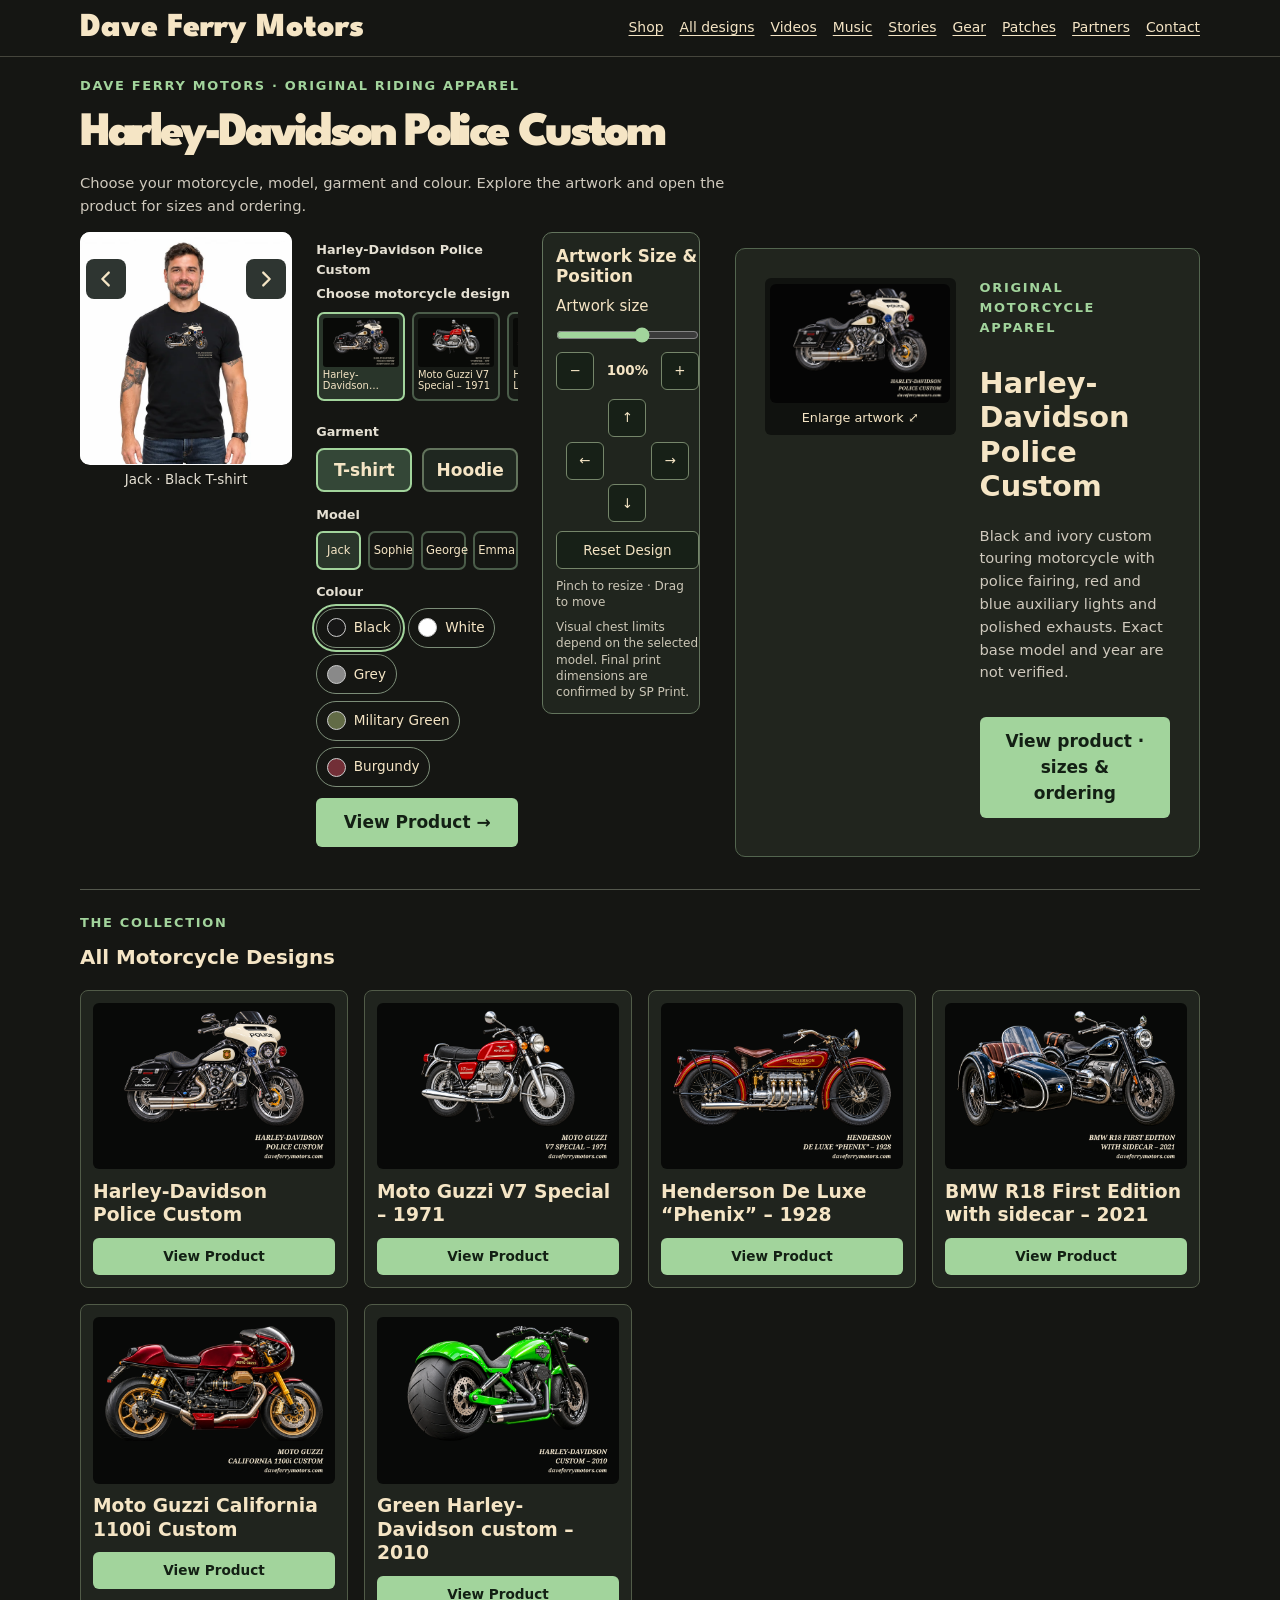
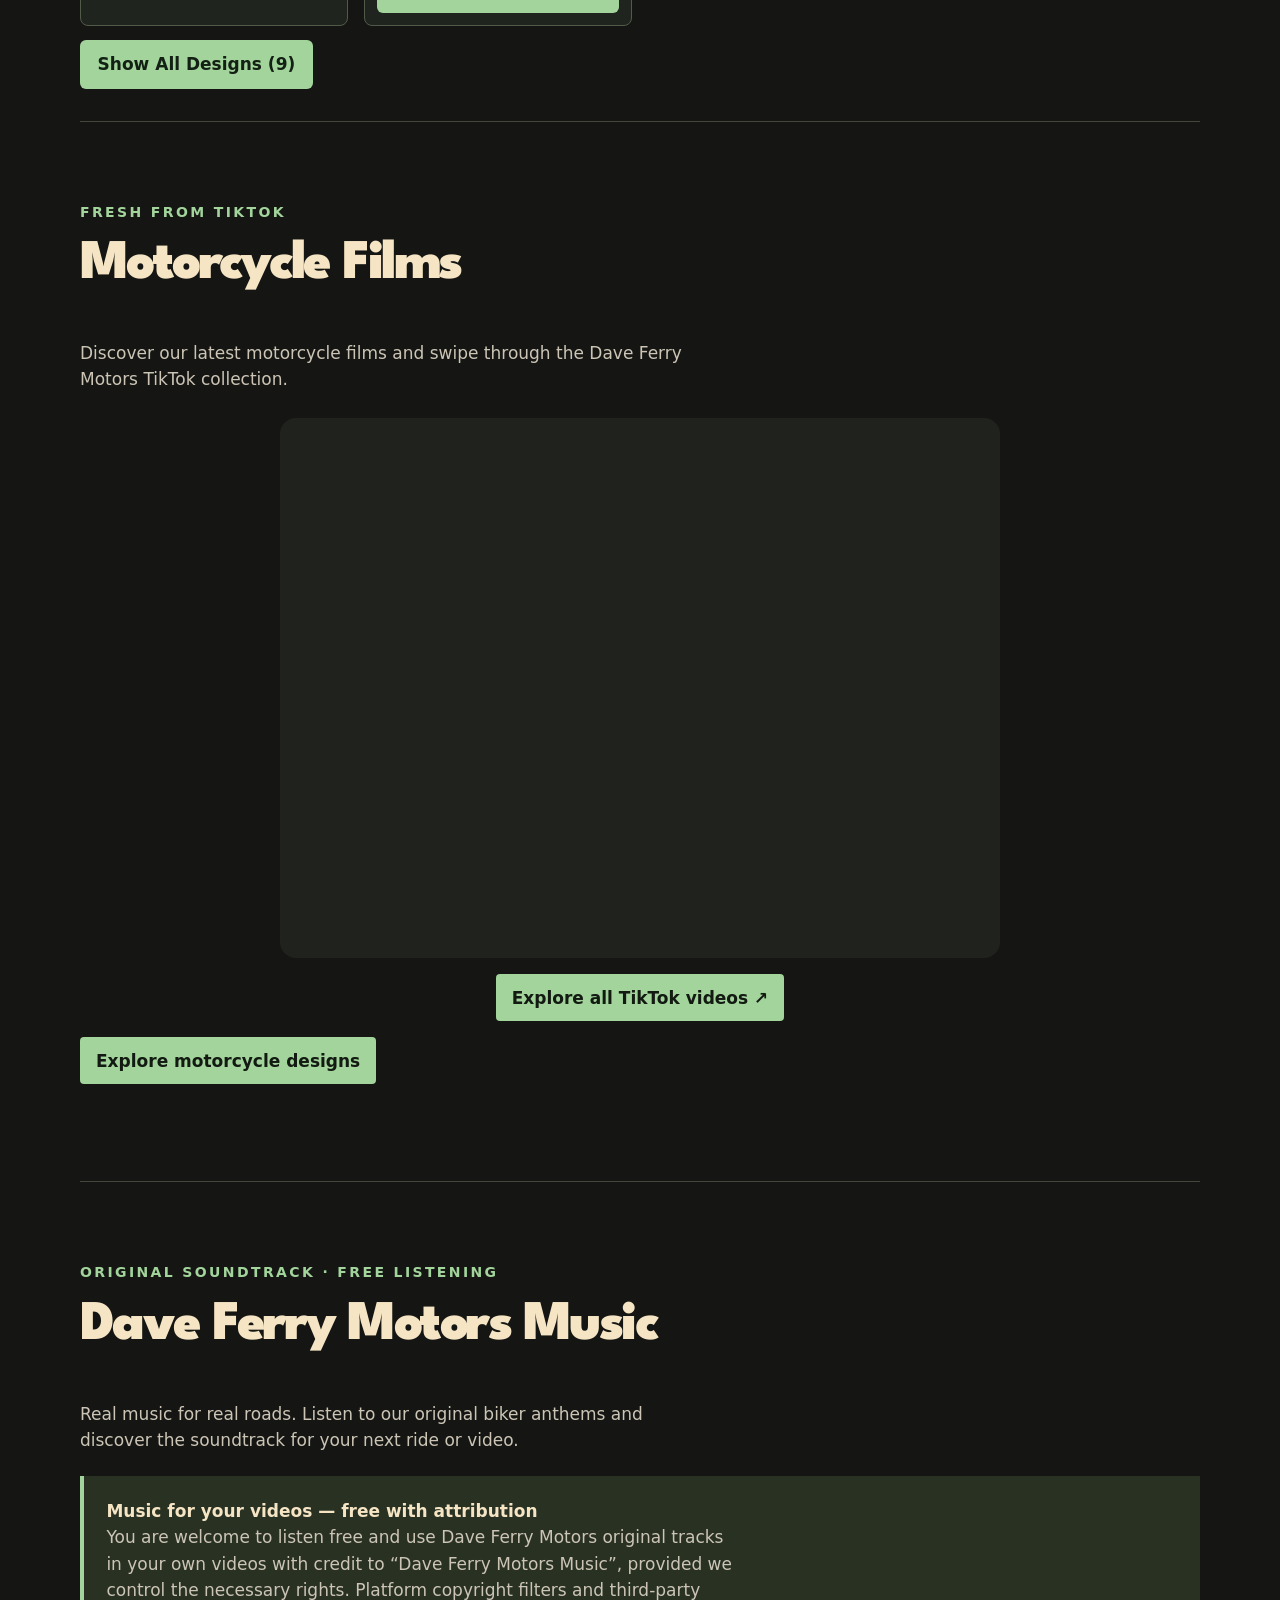
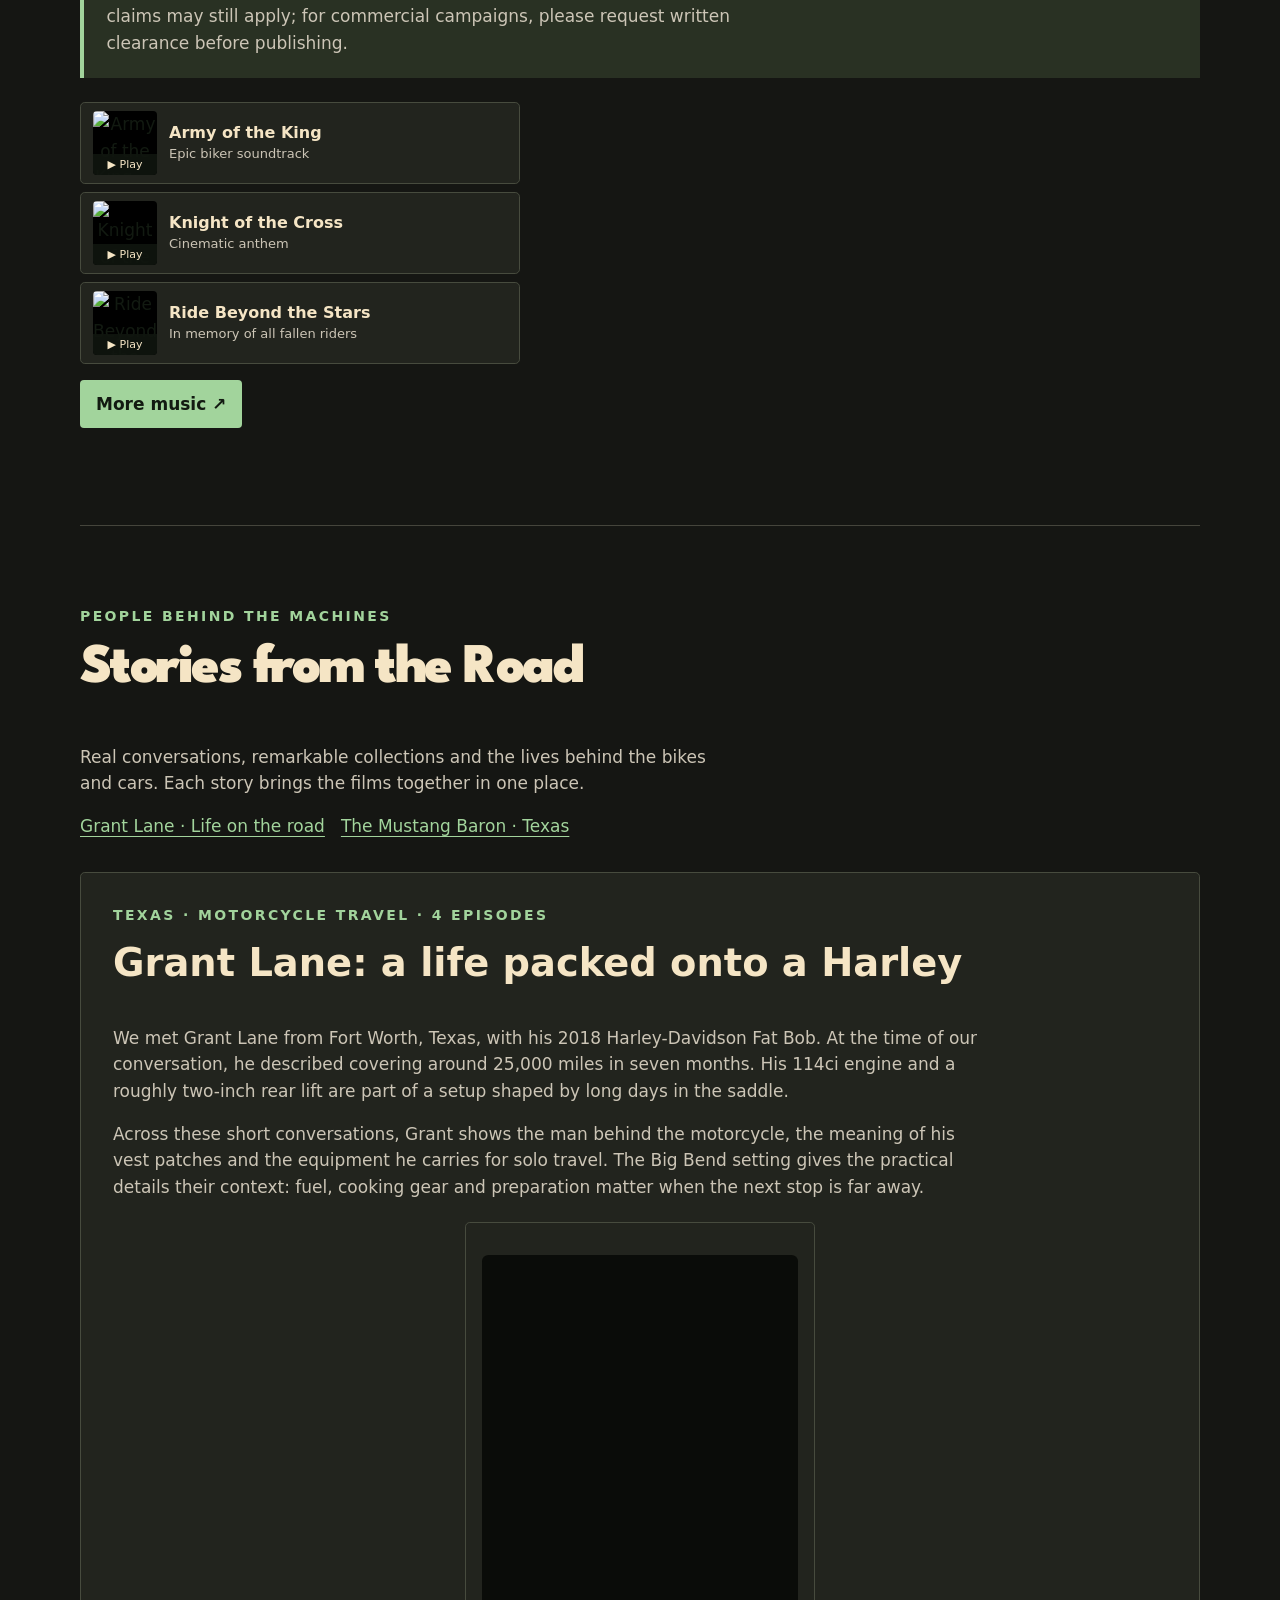
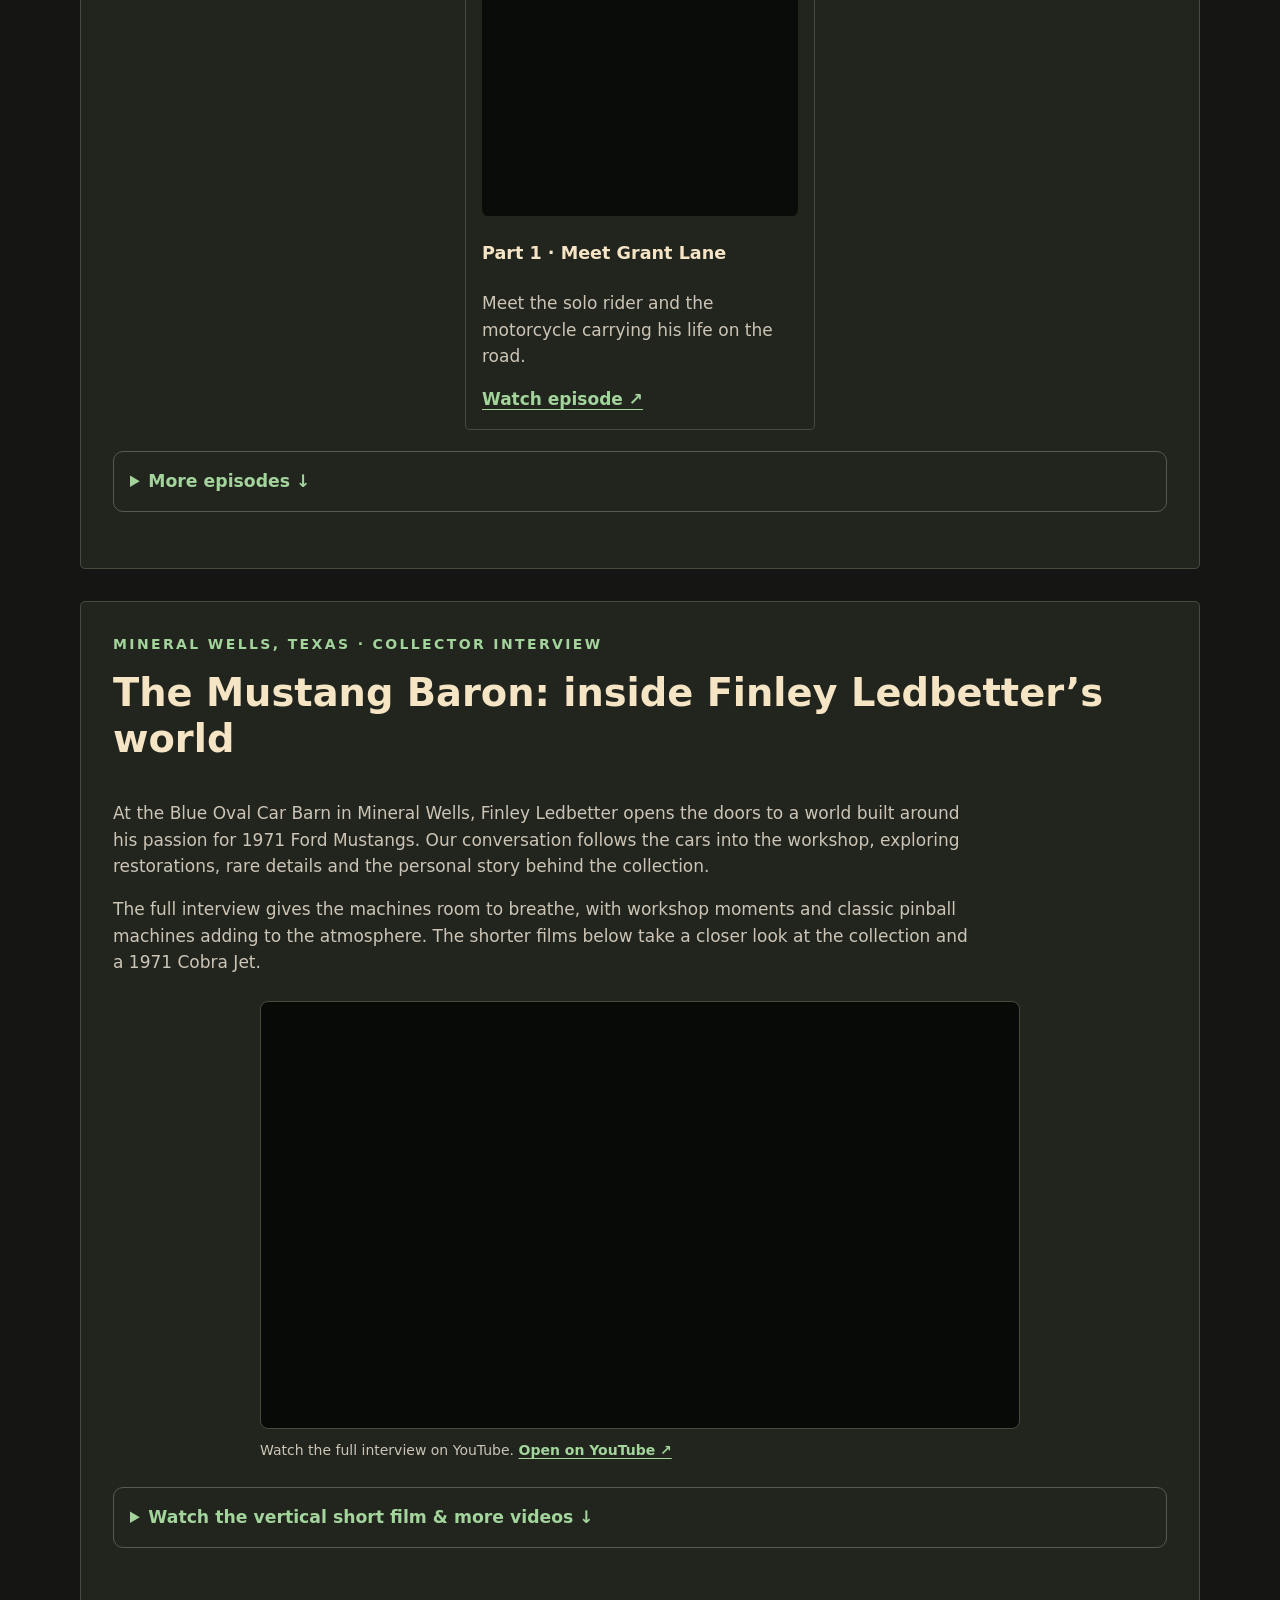
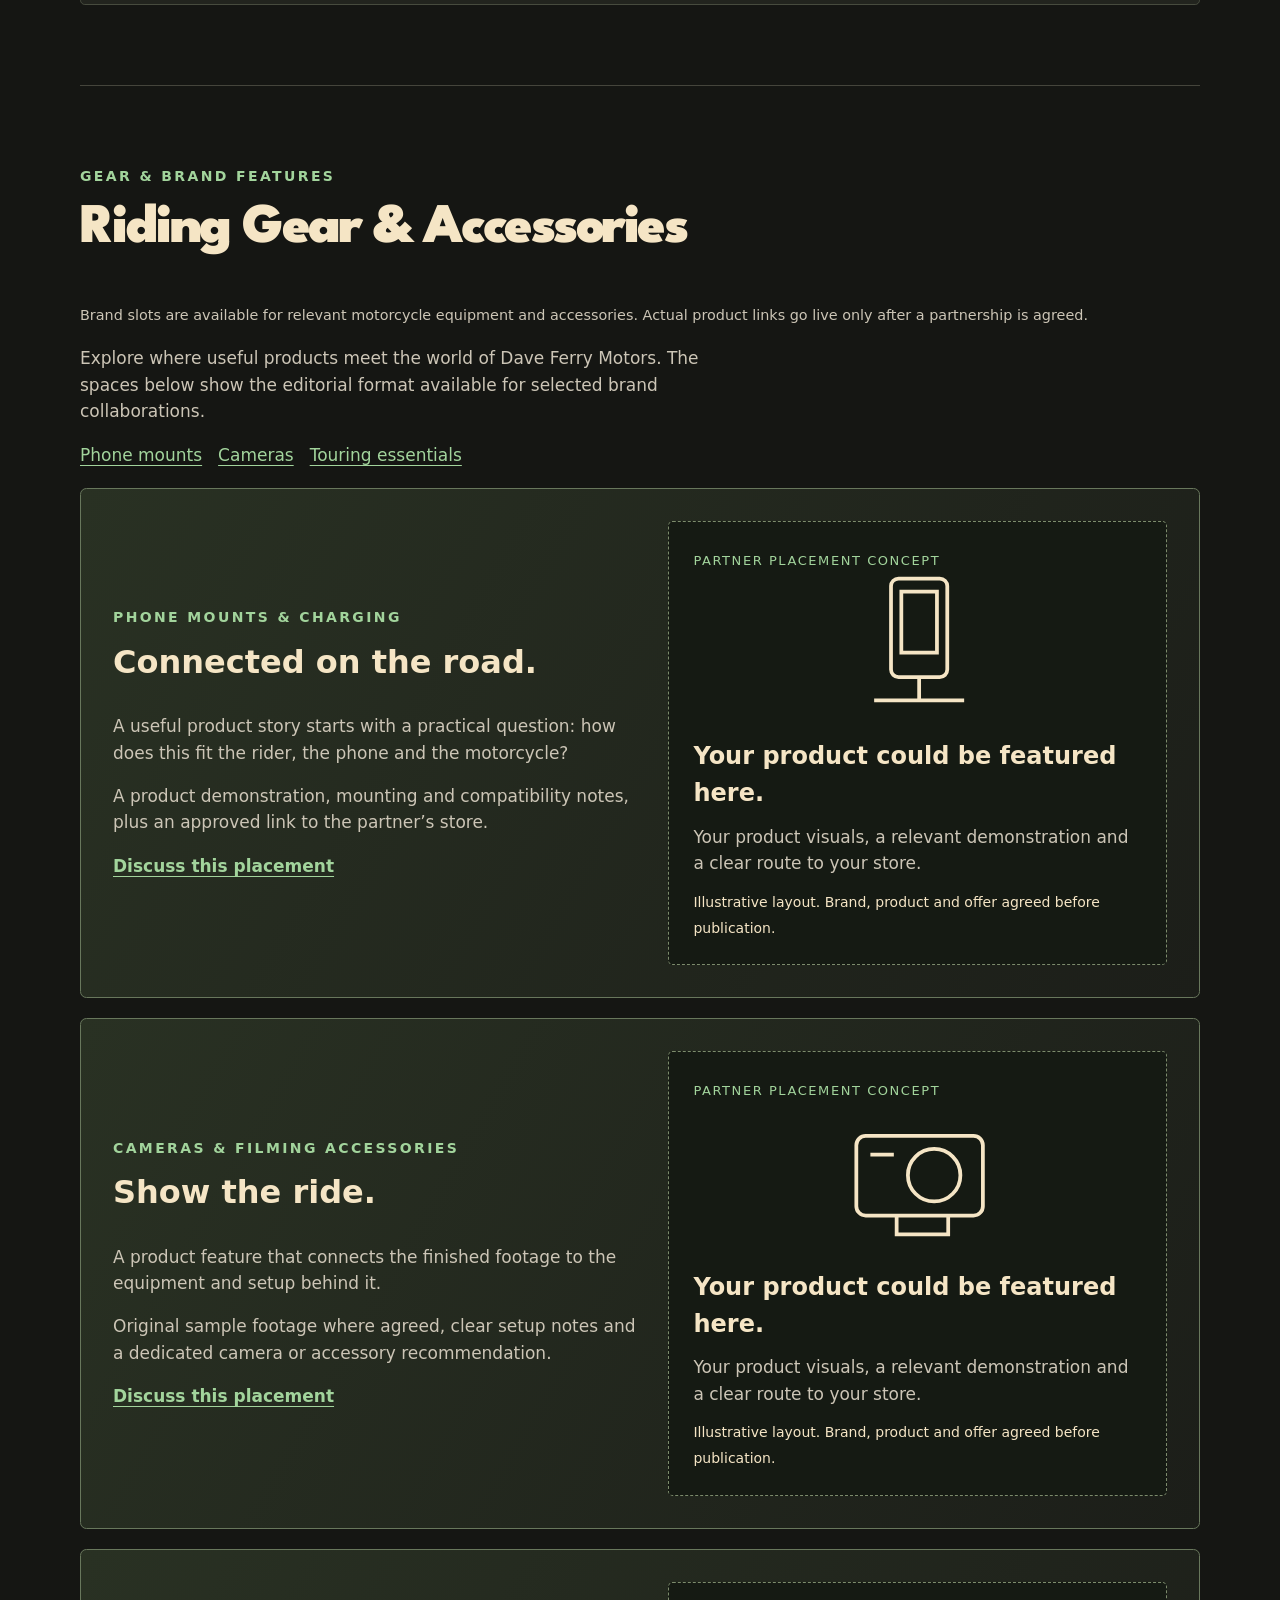
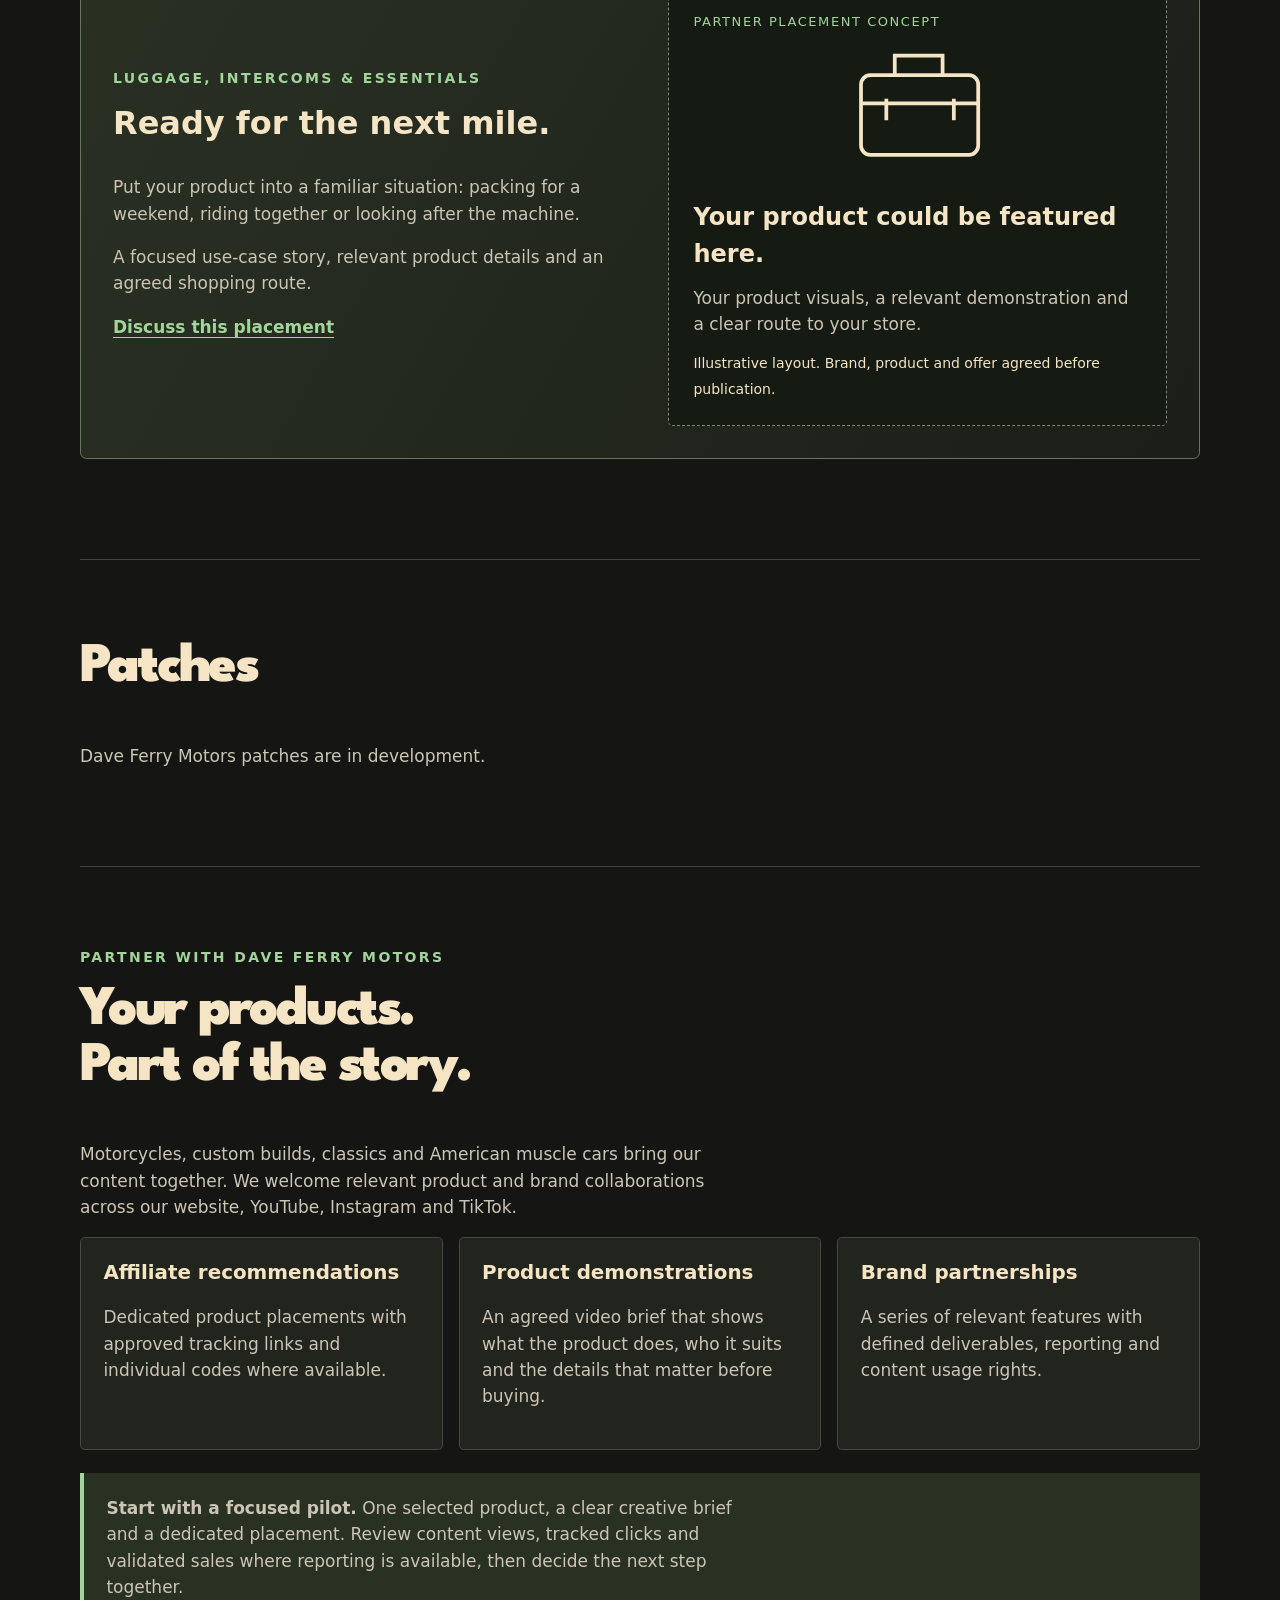
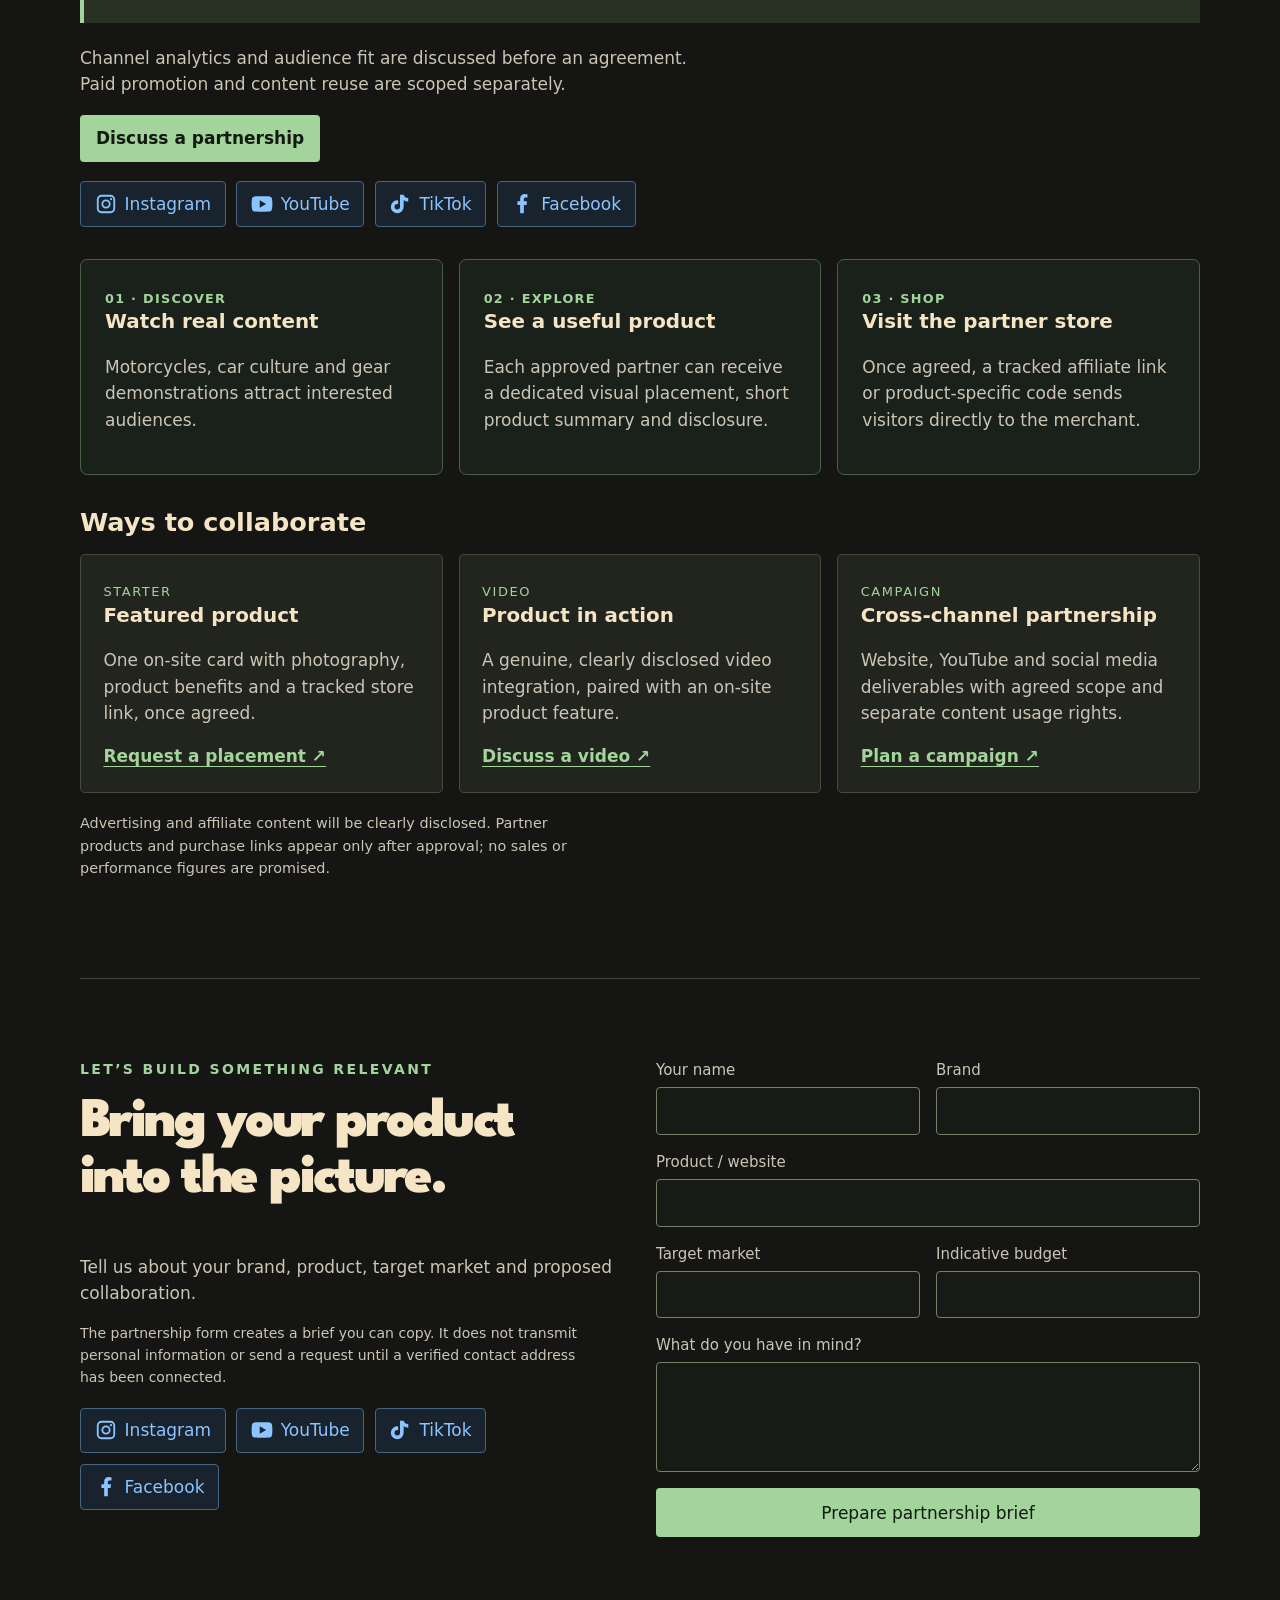
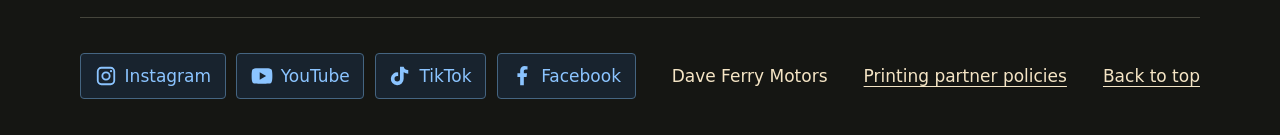
==== index.html @ 5bd7c123 "Build v4 bounded artwork gestures, responsive editor, shared configuration and browser QA" ====
<!DOCTYPE html>

<html lang="en">
<head>
<meta charset="utf-8"/>
<meta content="width=device-width, initial-scale=1" name="viewport"/>
<meta content="Motorcycle and classic car films, stories, original music and riding apparel from Dave Ferry Motors." name="description"/>
<title>Dave Ferry Motors | Motorcycle T-shirts &amp; Hoodies</title><link rel="canonical" href="https://daveferrymotors.com/"><meta property="og:title" content="Dave Ferry Motors | Motorcycle Apparel">
<link href="https://fonts.googleapis.com/css2?family=League+Spartan:wght@800;900&amp;display=swap" rel="stylesheet"/>
<style>
:root{color-scheme:dark;--ink:#151613;--panel:#22241e;--cream:#f5e5c5;--muted:#ccc5b6;--green:#a2d49c}
*{box-sizing:border-box}
body{margin:0;background:var(--ink);color:var(--cream);font-family:system-ui,sans-serif;line-height:1.55}
a{color:inherit;text-underline-offset:.23em}
a:focus-visible{outline:2px solid var(--green);outline-offset:5px}
.wrap{width:min(100% - 2.5rem,70rem);margin-inline:auto}
header .wrap,footer .wrap{display:flex;align-items:center;justify-content:space-between;gap:1rem;flex-wrap:wrap;padding-block:1rem}
.brand{font-weight:850;text-decoration:none}
nav{display:flex;gap:.7rem 1.3rem;flex-wrap:wrap}
nav a{font-size:.9rem}
.hero{min-height:clamp(28rem,51vw,44rem);display:grid;align-items:center;background:#22241e;position:relative;isolation:isolate;overflow:hidden}
.hero img,.hero::after{position:absolute;inset:0;width:100%;height:100%;z-index:-1}
.hero img{object-fit:cover;object-position:65% center}
.hero::after{content:"";background:linear-gradient(90deg,#121310f5 0%,#121310c7 27%,transparent 70%)}
.hero .wrap{padding-block:3rem}
h1,h2,h3,p{margin-top:0}
h1{max-width:8ch;font-size:clamp(3.5rem,9vw,8rem);line-height:.86;letter-spacing:-.07em;margin-bottom:1.4rem}
h2{font-size:clamp(2rem,5vw,3.5rem);line-height:1;letter-spacing:-.045em}
h3{line-height:1.2}
p{color:var(--muted);max-width:58ch}
.button{display:inline-block;background:var(--green);color:#121a11;padding:.65rem 1rem;font-weight:750;text-decoration:none;border-radius:.25rem}
section.wrap{padding-block:clamp(2.5rem,7vw,5rem);border-bottom:1px solid #45453c}
.grid{display:grid;grid-template-columns:repeat(auto-fit,minmax(min(100%,18rem),1fr));gap:1rem}
article{background:var(--panel);border:1px solid #474b3e;padding:1.4rem;border-radius:.3rem}
article a,.text-link{color:var(--green);font-weight:700}
@media(max-width:600px){.hero{min-height:33rem;align-items:end}.hero img{object-position:72% center}.hero::after{background:linear-gradient(0deg,#121310 0%,#121310a0 42%,transparent 78%)}.hero .wrap{padding-bottom:1.6rem}}
.brand,h1,h2{font-family:"League Spartan",system-ui,sans-serif;font-weight:900}
.hero .button{margin:0 .5rem .5rem 0}
.product{padding:0;overflow:hidden}
.product img{width:100%;height:auto;display:block;background:#b0a69a}
.product h3{margin:.85rem 1rem}
.product details{padding:0 1rem 1rem}
summary{cursor:pointer;color:var(--green);font-weight:700}
.product label{display:block;margin-top:.75rem}
.product select{background:var(--ink);color:var(--cream);font:inherit;padding:.35rem .65rem;border:1px solid var(--muted);border-radius:.25rem}
.product small{display:block;margin-top:.65rem;color:var(--muted)}

html{scroll-behavior:smooth;scroll-padding-top:2rem}body{font-size:17px}header{border-bottom:1px solid #45453c}.secondary{background:var(--cream);color:var(--ink)}.eyebrow{text-transform:uppercase;letter-spacing:.17em;color:var(--green);font-size:14px;font-weight:750}.social{display:flex;gap:.65rem;flex-wrap:wrap;margin:1.2rem 0}.social a,.social button{display:inline-flex;gap:.5rem;align-items:center;color:#8bc4ff;background:#18232e;border:1px solid #456581;padding:.55rem .85rem;border-radius:.25rem;font:inherit;cursor:pointer;text-decoration:none}.social svg{width:22px;height:22px;fill:currentColor}.partner-strip{display:grid;grid-template-columns:1.05fr 1fr;gap:2rem;align-items:center;padding:2rem;margin:1.25rem 0;background:linear-gradient(120deg,#293123,#1c1e19);border:1px solid #68775c;border-radius:.4rem;scroll-margin-top:2rem}.partner-strip:target{outline:3px solid var(--green);outline-offset:5px}.partner-strip h3{font-size:2rem}.placement{padding:1.5rem;border:1px dashed #7c8b6c;border-radius:.3rem;background:#151a13}.placement svg{display:block;width:100%;height:150px;stroke:var(--cream);fill:none;stroke-width:4;margin-bottom:1rem}.placement strong{display:block;font-size:1.5rem;color:var(--cream)}.placement p{margin:.7rem 0}.small{font-size:14px}.tag{font-size:13px;letter-spacing:.12em;color:var(--green);text-transform:uppercase}.split{display:grid;grid-template-columns:1fr 1fr;gap:2rem}.callout{padding:1.4rem;border-left:4px solid var(--green);background:#293123;margin:1.4rem 0}.callout p{margin:0}.jump-links{display:flex;gap:1rem;flex-wrap:wrap;margin:1rem 0}.jump-links a{color:var(--green)}form{display:grid;gap:1rem}label{color:var(--muted);font-size:15px}input,textarea{display:block;width:100%;padding:.7rem;margin-top:.3rem;background:#171a15;color:var(--cream);border:1px solid #748067;border-radius:.25rem;font:inherit}textarea{min-height:110px}.formrow{display:grid;grid-template-columns:1fr 1fr;gap:1rem}button{padding:.7rem 1rem;font:inherit;cursor:pointer;background:var(--green);color:#121a11;border:0;border-radius:.25rem}button:focus-visible,input:focus-visible,textarea:focus-visible{outline:2px solid var(--green);outline-offset:4px}#briefOutput{white-space:pre-wrap;overflow-wrap:anywhere;background:var(--ink);padding:1rem;font-size:15px}dialog{background:var(--panel);color:var(--cream);border:1px solid var(--green);border-radius:.4rem;max-width:480px;padding:2rem}dialog::backdrop{background:#000a}@media(max-width:700px){.partner-strip,.split,.formrow{grid-template-columns:1fr}.partner-strip{padding:1.25rem}.hero .social{max-width:330px}.hero{min-height:39rem}.hero img{object-position:65% center}}

/* Cream perimeter with a fine forest-green line slightly inside the edge. */
.inset-lettering{position:relative;color:var(--cream);-webkit-text-stroke:4px var(--cream);paint-order:stroke fill}
.inset-lettering .inset-line{position:absolute;inset:0;color:var(--cream);-webkit-text-stroke:1px #24482b;paint-order:fill stroke;pointer-events:none;user-select:none}
.brand.inset-lettering{display:inline-block;-webkit-text-stroke:1.8px var(--cream)}
.brand.inset-lettering .inset-line{-webkit-text-stroke:.55px #24482b}
@media(max-width:600px){h1.inset-lettering{-webkit-text-stroke:3px var(--cream)}h1.inset-lettering .inset-line{-webkit-text-stroke:.8px #24482b}}
</style>
<style>
.feature-video{aspect-ratio:16/9;overflow:hidden;border:1px solid #474b3e;border-radius:.5rem;background:#080a08}
.feature-video iframe{width:100%;height:100%;display:block;border:0}
#track-library article{display:flex;flex-direction:column}
#track-library article a{margin-top:auto}
#music .callout{margin-bottom:1.5rem}
</style><style>
.revenue-flow{display:grid;grid-template-columns:repeat(3,minmax(0,1fr));gap:1rem;margin:2rem 0}
.revenue-flow>div{background:#1a211b;border:1px solid #4b6147;border-radius:.45rem;padding:1.5rem}
.revenue-flow .step{color:#a2d49c;font-size:.8rem;font-weight:800;letter-spacing:.1em;text-transform:uppercase}
.partner-subtitle{font-size:1.6rem;margin:2rem 0 1rem}
.commercial-note,.merchant-note{color:#ccc5b6;font-size:.9rem;margin:1.2rem 0}
.music-channel{margin-top:1rem}
@media(max-width:680px){.revenue-flow{grid-template-columns:1fr}}
</style><meta content="#151613" name="theme-color"/><link href="https://daveferrymotors.com/" rel="canonical"/><style>.design-preview{display:block;width:100%;height:auto;border-radius:.4rem}.portrait-video{width:min(100%,330px);aspect-ratio:9/16;margin:1rem auto;background:#0a0c09;border-radius:.4rem;overflow:hidden}.portrait-video iframe{display:block;width:100%;height:100%;border:0}.track{padding:0;overflow:hidden}.track h3,.track p,.track>a{margin:.8rem 1rem}.track>a{padding-bottom:1rem}.track-cover{display:block;position:relative;padding:0;width:100%;background:#000;border-radius:0}.track-cover img{display:block;width:100%;height:auto;aspect-ratio:1;object-fit:cover}.track-cover span{position:absolute;bottom:1rem;left:1rem;padding:.4rem .8rem;background:#10150fe8;color:var(--cream);border-radius:2rem}.track-cover:hover span{background:#a2d49c;color:#121a11}.road-story{margin-top:2rem;padding:clamp(1rem,3vw,2rem)}.road-story>h3{font-size:clamp(1.6rem,4vw,2.4rem)}.road-story>p{max-width:80ch}.story-episodes{grid-template-columns:repeat(2,minmax(0,1fr))}.story-episodes article{min-width:0}.road-story h4{font-size:1.1rem}#music-player-panel{margin-top:1.5rem}#stop-music{margin-top:1rem}@media(max-width:600px){.story-episodes{grid-template-columns:1fr}}</style><style>
#track-library{display:grid;grid-template-columns:1fr;gap:8px;width:min(100%,440px)}
#track-library article.track{display:grid;grid-template-columns:64px minmax(0,1fr);grid-template-rows:auto auto;column-gap:12px;align-content:center;min-height:80px;padding:8px 12px}
#track-library .track-cover{grid-column:1;grid-row:1/3;width:64px;height:64px;align-self:center;overflow:hidden;border-radius:4px}
#track-library .track-cover img{width:64px;height:64px;object-fit:cover}
#track-library .track-cover span{left:0;bottom:0;width:100%;margin:0;padding:2px;font-size:11px;border-radius:0}
#track-library h3{grid-column:2;margin:0;font-size:16px;align-self:end}
#track-library article.track p{grid-column:2;margin:2px 0 0;font-size:13px}
#track-library article.track>a{display:none}
#latest-design select{background:var(--ink);color:var(--cream);padding:8px;font:inherit;margin:8px}
</style><style>.shirt-only{display:block;overflow:hidden}.product .shirt-only img{width:210%;max-width:none}.size-guide{margin-block:1rem}.size-guide img{display:block;margin-block:1rem}</style><style>
/* Featured shirt followed by three previous designs: always three columns on mobile */
#videos .tiktok-gallery-area{max-width:720px;margin:1.6rem auto 0}
#videos .tiktok-profile-embed{display:block;width:100%;height:540px;max-height:78vh;background:#20221d;border:0;border-radius:16px}
#videos .tiktok-embed-fallback{text-align:center;max-width:none;margin:1rem auto}
#latest-design .previous-shirts{margin-top:2.3rem;border-top:1px solid #474b3e;padding-top:1.5rem}
#latest-design .previous-shirt-grid{display:grid;grid-template-columns:repeat(3,minmax(0,1fr));gap:clamp(.4rem,1.5vw,1rem);margin:1rem 0 1.4rem}
#latest-design .mini-shirt-card{display:block;text-decoration:none;background:#22241e;border:1px solid #474b3e;border-radius:9px;overflow:hidden;min-width:0}
#latest-design .mini-shirt-card img{display:block;width:100%;aspect-ratio:1/1;object-fit:cover;background:#292a25}
#latest-design .mini-shirt-card span{display:block;color:var(--cream);font-weight:750;font-size:clamp(.75rem,1.7vw,1.05rem);line-height:1.25;padding:.55rem .5rem 0;overflow-wrap:anywhere}
#latest-design .mini-shirt-card small{display:block;color:var(--green);font-size:clamp(.67rem,1.3vw,.85rem);padding:.2rem .5rem .6rem}
#latest-design .shirt-archive{margin-top:1.5rem;border:1px solid #474b3e;border-radius:8px;padding:1rem}
#latest-design .shirt-archive>summary{font-size:1.05rem}
#latest-design .archive-products{display:grid;grid-template-columns:repeat(auto-fit,minmax(min(100%,230px),1fr));gap:1rem;margin-top:1.2rem}
#latest-design .archive-products .product img{max-width:100%;height:auto}
@media(max-width:600px){#videos .tiktok-profile-embed{height:490px}#latest-design .mini-shirt-card span{font-size:.72rem}#latest-design .mini-shirt-card small{font-size:.65rem}#latest-design .previous-shirt-grid{gap:.4rem}}
</style><style>
/* Story previews: one visible episode, additional material on request */
#stories .story-lead-video{max-width:350px;margin:1.35rem auto}
#stories .story-lead-video>article{padding:1rem}
#stories .story-more{border:1px solid #555c4e;border-radius:10px;padding:1rem;margin:1rem 0 1.5rem}
#stories .story-more>summary{font-size:1.08rem;color:var(--green);cursor:pointer;font-weight:800;list-style:revert}
#stories .story-more[open]>summary{margin-bottom:1.3rem}
#stories .story-episodes{grid-template-columns:repeat(auto-fit,minmax(min(100%,220px),1fr));margin-top:1rem}
#stories .portrait-spotlight{max-width:350px;margin:1.2rem auto}
#stories .portrait-preview{display:flex;position:relative;flex-direction:column;justify-content:center;min-height:490px;aspect-ratio:9/16;border:1px solid #454b42;border-radius:12px;overflow:hidden;background:#101111;color:#fff;text-decoration:none}
#stories .portrait-preview img{position:absolute;inset:0;width:100%;height:100%;object-fit:cover;filter:brightness(.75)}
#stories .portrait-play{position:relative;z-index:1;align-self:center;display:grid;place-items:center;width:68px;height:68px;background:#d71936;border-radius:50%;font-size:1.65rem;box-shadow:0 8px 24px #0009}
#stories .portrait-caption{position:absolute;z-index:1;bottom:0;left:0;right:0;padding:2rem 1rem 1rem;font-weight:750;background:linear-gradient(transparent,#000d)}
#stories .story-extra{max-width:850px}
#gear .partner-hero{border:1px solid #577056;background:linear-gradient(115deg,#26362a,#1b1f1a);border-radius:14px;padding:clamp(1.3rem,4vw,2.5rem);margin-bottom:2rem}
#gear .partner-hero h2{max-width:20ch}
@media(max-width:600px){#stories .portrait-preview{min-height:0;width:100%}}
</style><style id="df-mustang-clean-video">#mustang-baron .mustang-primary-video{max-width:760px;margin:1.6rem auto}#mustang-baron .mustang-primary-video .feature-video{width:100%;aspect-ratio:16/9}#mustang-baron .mustang-primary-video p{margin:.7rem 0}#mustang-baron .portrait-video{width:min(100%,330px);height:auto;aspect-ratio:9/16;margin:1rem auto}</style>
<style id="df-gallery-v2">
#df-bike-modal .df-gallery-tools{display:grid;gap:.9rem;margin:1rem 0}
#df-bike-modal .df-gallery-nav{display:flex;align-items:center;justify-content:center;gap:1.4rem}
#df-bike-modal .df-gallery-nav button{font-size:1.9rem;min-width:50px;min-height:42px;line-height:1;background:#a2d49c}
#df-bike-modal .df-gallery-nav span{font-size:.9rem;min-width:4rem;text-align:center}
#df-bike-modal .df-color-options{border:1px solid #68775c;border-radius:8px;display:flex;gap:1rem;flex-wrap:wrap;padding:.65rem 1rem}
#df-bike-modal .df-color-options legend{font-size:.85rem;color:#e6ddc9;padding:0 .3rem}
#df-bike-modal .df-color-options label{display:inline-flex;gap:.4rem;align-items:center;cursor:pointer}
#df-bike-modal .df-color-options input{width:auto;margin:0;accent-color:#a2d49c}
#df-color-status{font-size:.84rem;margin:0;max-width:none;color:#d1c9b7}
#df-bike-modal .df-stage{touch-action:pan-y;position:relative}
#df-bike-modal .df-no-white-preview{background:#fff!important;min-height:270px;display:grid;place-items:center}
#df-bike-modal .df-no-white-preview::after{content:attr(data-message);color:#222;display:block;max-width:20rem;text-align:center;font-weight:700;padding:2rem}
#latest-design .df-all-link{display:inline-block;margin-top:1.5rem;background:#a2d49c;color:#142014;padding:.8rem 1.3rem;font-weight:800;text-decoration:none;border-radius:5px}
#latest-design .df-archive{margin-top:1.3rem;border-top:1px solid #51564b;padding-top:1.2rem}
#latest-design .df-archive .df-three{grid-template-columns:repeat(4,minmax(0,1fr))}
@media(max-width:700px){#latest-design .df-archive .df-three{grid-template-columns:repeat(2,minmax(0,1fr))}}
</style><link rel="stylesheet" href="assets/merch-v3.css"/>
<style>/* Shop v3 */
header .wrap{padding-block:.65rem;gap:.45rem 1rem}
header .brand{font-size:clamp(1.25rem,4vw,2.1rem);line-height:1.05}
header nav{gap:.4rem 1rem}header nav a{font-size:.87rem}
#latest-design.dfm3-section{padding-block:1.2rem 2rem}
.dfm3-section .dfm3-feature{margin:.8rem 0 1.6rem}
.dfm3-archive{grid-template-columns:repeat(3,minmax(0,1fr))}
.dfm3-card .dfm3-card-art{display:block;background:#080908;border-radius:6px;overflow:hidden}
.dfm3-card .dfm3-cta{text-decoration:none;display:block}
.dfm3-zoom-trigger{display:block;width:100%;border:0;background:#10120f;color:var(--cream);padding:.35rem;cursor:zoom-in;border-radius:6px;font:inherit}
.dfm3-zoom-trigger .dfm3-art{margin:0;max-height:300px}
.dfm3-zoom-trigger span{font-size:.8rem}
.dfm3-price{font-weight:750;color:var(--cream)}
.dfm3-detail input[type=number]{background:#151713;color:#fff;border:1px solid #74886b;border-radius:6px;padding:.65rem;font:inherit;width:100%}
.dfm3-detail .dfm3-secondary{background:transparent;color:var(--cream);border:1px solid #74886b}
.dfm3-order-info{padding:.5rem 0}
#dfm3-art-zoom{width:min(96vw,1100px);max-width:96vw;max-height:95vh;background:#10120f;color:var(--cream);border:1px solid #63745d;padding:.5rem;border-radius:10px}
#dfm3-art-zoom::backdrop{background:#000d}
.dfm3-zoom-bar{display:flex;align-items:center;gap:.5rem;flex-wrap:wrap;margin-bottom:.5rem}
.dfm3-zoom-bar strong{margin-right:auto}.dfm3-zoom-bar button{background:#263528;color:var(--cream);border:1px solid #63745d;border-radius:5px;padding:.5rem;cursor:pointer}
.dfm3-zoom-scroll{overflow:auto;max-height:76vh;touch-action:pan-x pan-y pinch-zoom}
.dfm3-zoom-scroll img{display:block;width:100%;max-width:none;height:auto}
body[data-product] .dfm3-carousel-btn,body[data-product] .dfm3-design-strip,body[data-product] .dfm3-design-label{display:none}
body[data-product] .dfm3-zoom-trigger .dfm3-art{max-height:420px}
.dfm3-breadcrumb{font-size:.85rem;margin-bottom:.7rem}
@media(min-width:1050px){.dfm3-archive{grid-template-columns:repeat(4,minmax(0,1fr))}}
@media(max-width:600px){header .wrap{width:calc(100% - 1.4rem)}header nav{gap:.3rem .8rem}#latest-design.dfm3-section{padding-block:.8rem 1.4rem}.dfm3-archive{grid-template-columns:repeat(2,minmax(0,1fr));gap:.6rem}.dfm3-card{padding:.5rem}}
</style></head>
<body><svg aria-hidden="true" style="position:absolute;width:0;height:0" xmlns="http://www.w3.org/2000/svg"><symbol id="facebook" viewBox="0 0 24 24"><path d="M14 22v-9h3l.5-4H14V7c0-1.2.4-2 2-2h2V1.4A24 24 0 0 0 15 1c-3 0-5 1.8-5 5v3H7v4h3v9z"></path></symbol><symbol id="instagram" viewBox="0 0 24 24"><path d="M7 2h10a5 5 0 0 1 5 5v10a5 5 0 0 1-5 5H7a5 5 0 0 1-5-5V7a5 5 0 0 1 5-5zm0 2a3 3 0 0 0-3 3v10a3 3 0 0 0 3 3h10a3 3 0 0 0 3-3V7a3 3 0 0 0-3-3H7zm5 3a5 5 0 1 1 0 10 5 5 0 0 1 0-10zm0 2a3 3 0 1 0 0 6 3 3 0 0 0 0-6zm5.5-3.5a1.25 1.25 0 1 1 0 2.5 1.25 1.25 0 0 1 0-2.5z"></path></symbol><symbol id="youtube" viewBox="0 0 24 24"><path d="M23 7s-.2-1.6-.9-2.3C21.2 3.8 20.3 3.8 20 3.7 17.1 3.5 12 3.5 12 3.5s-5.1 0-8 .2c-.3.1-1.2.1-2.1 1C1.2 5.4 1 7 1 7s-.3 1.9-.3 3.8v2.4C.7 15.1 1 17 1 17s.2 1.6.9 2.3c.9.9 2.1.9 2.6 1 1.8.2 7.5.2 7.5.2s5.1 0 8-.2c.3-.1 1.2-.1 2.1-1 .7-.7.9-2.3.9-2.3s.3-1.9.3-3.8v-2.4C23.3 8.9 23 7 23 7zM9.5 16V8l7 4-7 4z"></path></symbol><symbol id="tiktok" viewBox="0 0 24 24"><path d="M16 2h-4v13a3 3 0 1 1-3-3c.4 0 .7 0 1 .2V8.1A7 7 0 1 0 16 15V8a9 9 0 0 0 5 1.5v-4A5 5 0 0 1 16 2z"></path></symbol></svg>
<header><div class="wrap"><a class="brand" href="#top">Dave Ferry Motors</a><nav aria-label="Main navigation"><a href="#latest-design">Shop</a><a href="#all-designs">All designs</a><a href="#videos">Videos</a><a href="#music">Music</a><a href="#stories">Stories</a><a href="#gear">Gear</a><a href="#patches">Patches</a><a href="#partners">Partners</a><a href="#contact">Contact</a></nav></div></header>
<main id="top">


<style>
.new-ride-gallery{display:grid;grid-template-columns:repeat(auto-fit,minmax(min(100%,330px),1fr));gap:1.25rem}
.new-ride-item{background:#20221d;border:1px solid #505548;border-radius:12px;overflow:hidden;padding:1.2rem}
.new-ride-preview{display:grid;grid-template-columns:1fr 1fr;gap:.55rem;align-items:center;background:#141512;padding:12px;border-radius:8px}
.new-ride-tee{position:relative;aspect-ratio:3/4;background:linear-gradient(145deg,#252725,#070807 70%);clip-path:polygon(26% 0,40% 5%,60% 5%,74% 0,100% 18%,88% 37%,77% 33%,79% 100%,21% 100%,23% 33%,12% 37%,0 18%);filter:drop-shadow(0 5px 7px #000)}
.new-ride-tee img{position:absolute;left:23%;width:54%;top:24%;height:37%;object-fit:contain}
.new-ride-art img{width:100%;display:block;border:1px solid #707367;aspect-ratio:4/3;object-fit:contain;background:#10110e}
.new-ride-item h3{margin:1rem 0 .4rem;font-size:1.4rem}
.new-ride-item p{font-size:.95rem}
.new-ride-item details{margin-top:.8rem}
.new-ride-item select{display:block;width:100%;max-width:300px;margin:.3rem 0 .7rem;padding:.65rem;background:#141613;border:1px solid #65715c;color:#f5e5c5;font:inherit}
.new-ride-item label{display:block}
@media(max-width:450px){.new-ride-preview{gap:.2rem;padding:5px}}
</style>

<style id="df-revised-merch">
#latest-design .df-label{color:#a2d49c;text-transform:uppercase;font-weight:800;letter-spacing:.17em;font-size:.76rem}
#latest-design h2{font-size:clamp(2.1rem,5vw,3.8rem);line-height:1.03;margin:.5rem 0 1rem}
#latest-design .df-blurb{max-width:65ch;color:#c6c8bc}
#latest-design .df-showcase{display:grid;grid-template-columns:1fr 1fr;gap:1rem;margin:1.4rem 0}
#latest-design .df-photo{border:1px solid #4b5148;border-radius:9px;overflow:hidden;background:#fff;aspect-ratio:4/5;display:flex;align-items:center;justify-content:center;min-width:0}
#latest-design .df-photo img{display:block;width:100%;height:100%;object-fit:contain}
#latest-design .df-photo.df-shirt{background:#111}
#latest-design .df-photo.df-shirt img{width:100%;height:100%;max-width:100%;object-fit:contain;flex:none;align-self:center}
#latest-design .df-controls{display:flex;align-items:center;gap:1rem;flex-wrap:wrap;margin-bottom:2.4rem}
#latest-design .df-button{background:#a2d49c;color:#142014;padding:.75rem 1.15rem;border:0;border-radius:5px;font-weight:800;cursor:pointer}
#latest-design .df-link-button{background:transparent;color:#f5e5c5;border:1px solid #7f967c}
#latest-design .df-muted{font-size:.86rem;color:#acafa4}
#latest-design .df-previous{padding-top:1.8rem;border-top:1px solid #51564b}
#latest-design .df-three{display:grid;grid-template-columns:repeat(3,minmax(0,1fr));gap:.8rem}
#latest-design .df-item{background:#22241e;border:1px solid #4c5348;border-radius:9px;padding:.7rem;min-width:0}
#latest-design .df-thumb{display:block;width:100%;padding:0;background:#fff;overflow:hidden;border:0;border-radius:5px}
#latest-design .df-thumb img{display:block;width:100%;aspect-ratio:1/1;object-fit:cover}
#latest-design .df-item h3{font-size:clamp(.9rem,1.8vw,1.25rem);margin:.75rem 0 .25rem}
#latest-design .df-item p{font-size:.84rem;line-height:1.4;margin:0 0 .8rem}
#latest-design .df-item .df-button{font-size:.85rem;padding:.5rem .65rem}
#df-bike-modal{width:min(95vw,900px);max-width:900px;max-height:90vh;overflow:auto;padding:clamp(1rem,3vw,2rem);background:#1b1f1a;border:1px solid #72836b;border-radius:11px;color:#f5e5c5}
#df-bike-modal::backdrop{background:#000c}
#df-bike-modal .df-modal-head{display:flex;justify-content:space-between;gap:1rem;align-items:flex-start}
#df-bike-modal h2{font-size:clamp(1.35rem,4vw,2.25rem);margin:0}
#df-bike-modal .df-modal-close{background:transparent;color:white;border:1px solid #7a8b70;padding:.3rem .65rem}
#df-bike-modal .df-stage{background:#f7f5f0;display:grid;place-items:center;border-radius:6px;overflow:hidden;margin:1rem 0}
#df-bike-modal .df-stage img{height:min(55vh,530px);width:100%;object-fit:contain}#df-bike-modal .df-stage.df-cropped-stage{width:min(100%,480px);aspect-ratio:3/4;margin:1rem auto;background-size:200% 100%;background-repeat:no-repeat;background-color:#f7f5f0}
#df-bike-modal .df-filmstrip{display:flex;gap:.6rem;overflow-x:auto;margin:1rem 0}
#df-bike-modal .df-pick{flex:0 0 98px;padding:3px;background:#30352b;border:2px solid transparent;border-radius:4px}
#df-bike-modal .df-pick[aria-pressed=true]{border-color:#a2d49c}
#df-bike-modal .df-pick img{width:100%;height:80px;object-fit:cover;display:block}
#df-bike-modal .df-selectors{display:grid;grid-template-columns:1fr 1fr;gap:.75rem}
#df-bike-modal label{font-size:.9rem}
#df-bike-modal select{display:block;background:#10130f;color:white;width:100%;padding:.65rem;border:1px solid #76856c;border-radius:4px;margin-top:.25rem;font:inherit}
#df-bike-modal .df-footnote{margin:1rem 0;font-size:.9rem}
#df-bike-modal a{color:#a2d49c}
@media(max-width:600px){#latest-design .df-showcase{gap:.4rem}#latest-design .df-photo{aspect-ratio:4/5}#latest-design .df-three{gap:.4rem}#latest-design .df-item{padding:.3rem}#latest-design .df-item h3{font-size:.78rem}#latest-design .df-item p{font-size:.67rem}#latest-design .df-item .df-button{font-size:.65rem;padding:.35rem .2rem;width:100%}#df-bike-modal .df-pick{flex-basis:68px}#df-bike-modal .df-pick img{height:55px}}
</style>
<!-- DFM approved shirt collection v3: independent from rest of existing site -->
<style id="dfm-shirts-v3-style">
#latest-design.dfm3-section{padding-block:clamp(2.1rem,5vw,4.5rem);scroll-margin-top:1rem}
.dfm3-section .dfm3-label{text-transform:uppercase;letter-spacing:.13em;color:#a2d49c;font-size:.81rem;font-weight:800}
.dfm3-section h2{font-size:clamp(1.65rem,4.5vw,3rem);margin:.45rem 0 .8rem}
.dfm3-section .dfm3-muted{font-size:.92rem;color:#cfc9bd;max-width:75ch}
.dfm3-feature{display:grid;grid-template-columns:minmax(0,1fr) minmax(250px,.75fr);gap:clamp(1rem,3vw,2.2rem);align-items:start;margin:1.4rem 0 2.5rem}
.dfm3-gallery{min-width:0}
.dfm3-stage{position:relative;max-width:560px;margin-inline:auto;display:flex;justify-content:center;align-items:center;border-radius:10px;background:#fff;overflow:hidden;touch-action:pan-y;user-select:none}
.dfm3-portrait{width:100%;max-width:495px;aspect-ratio:3/4;position:relative;background:#fff;overflow:hidden}
.dfm3-portrait>img.dfm3-base{display:block;width:100%;height:100%;object-fit:contain;object-position:center center}
.dfm3-print{position:absolute;left:50%;top:var(--chest-top);width:var(--chest-width);transform:translateX(-50%);display:flex;align-items:center;flex-direction:column;text-align:center;pointer-events:none}
.dfm3-print img{width:100%;height:auto;max-height:90px;object-fit:contain;filter:contrast(1.08)}
.dfm3-print .dfm3-print-name{font-family:Georgia,serif;font-weight:700;line-height:1.04;font-size:clamp(5px,.65vw,8px);margin-top:0;color:var(--ink-on-shirt)}
.dfm3-print .dfm3-print-domain{font-family:Georgia,serif;font-style:italic;font-size:clamp(4px,.5vw,6px);align-self:flex-end;color:var(--ink-on-shirt)}
.dfm3-carousel-btn{position:absolute;top:46%;z-index:2;border:0;background:#121a15e0;color:white;width:43px;height:48px;border-radius:8px;font-size:2rem;cursor:pointer}
.dfm3-carousel-btn.prev{left:8px}.dfm3-carousel-btn.next{right:8px}
.dfm3-stage-counter{text-align:center;font-size:.88rem;padding:.55rem 0;color:#e5e0d3}
.dfm3-mini-models{display:grid;grid-template-columns:repeat(4,minmax(0,1fr));gap:.45rem;margin:.4rem 0 .75rem}
.dfm3-mini-models button{border:2px solid #4b5d4a;background:#151613;color:#f5e5c5;border-radius:7px;cursor:pointer;padding:.25rem .2rem;font-size:.72rem;line-height:1.25;min-height:48px}
.dfm3-mini-models button[aria-pressed="true"]{border-color:#a2d49c;background:#29352a}
.dfm3-colors{display:flex;gap:.6rem;flex-wrap:wrap;margin:.55rem 0 1.15rem}
.dfm3-color{display:inline-flex;align-items:center;gap:.5rem;border:1px solid #7c8d78;background:#151613;color:#f5e5c5;border-radius:30px;padding:.5rem .7rem;cursor:pointer;font:inherit;font-size:.85rem}
.dfm3-color[aria-pressed="true"]{outline:2px solid #a2d49c;outline-offset:2px}
.dfm3-swatch{width:19px;height:19px;border:1px solid #ccc;border-radius:50%;display:inline-block}
.dfm3-detail{background:#21251e;border:1px solid #53654f;border-radius:10px;padding:clamp(1.1rem,3vw,1.8rem)}
.dfm3-detail .dfm3-art{display:block;width:100%;height:auto;max-height:210px;object-fit:contain;background:#050505;margin-bottom:1rem;border-radius:6px}
.dfm3-detail h3{font-size:clamp(1.2rem,2.4vw,1.8rem);margin:.4rem 0 .8rem}
.dfm3-detail .dfm3-size-label{display:block;font-weight:700;font-size:.9rem;margin:.65rem 0 .25rem}
.dfm3-detail select{background:#151713;color:#fff;border:1px solid #74886b;border-radius:6px;padding:.65rem;font:inherit;width:100%}
.dfm3-section .dfm3-cta{display:inline-block;border:0;border-radius:6px;background:#a2d49c;color:#132014;padding:.7rem 1.1rem;cursor:pointer;font:inherit;font-weight:800;text-decoration:none;text-align:center}
.dfm3-detail .dfm3-cta{width:100%;margin:.6rem 0}
.dfm3-foot{font-size:.77rem;color:#d3d1cb;line-height:1.35;max-width:none}
.dfm3-subhead{border-top:1px solid #54584d;padding-top:1.4rem;margin-top:2rem}
.dfm3-previous{display:grid;grid-template-columns:repeat(3,minmax(0,1fr));gap:1rem;margin-top:.8rem}
.dfm3-card{border:1px solid #515b48;border-radius:8px;background:#20241e;padding:.75rem;min-width:0}
.dfm3-card>button{display:block;width:100%;padding:0;border:0;background:#000;cursor:pointer;border-radius:6px;overflow:hidden}
.dfm3-card img{display:block;width:100%;height:auto;aspect-ratio:1.45;object-fit:contain}
.dfm3-card h3{font-size:clamp(.9rem,1.7vw,1.17rem);margin:.65rem 0 .7rem;line-height:1.25}
.dfm3-card .dfm3-cta{width:100%;font-size:.85rem;padding:.5rem}
.dfm3-archive{display:grid;grid-template-columns:repeat(3,minmax(0,1fr));gap:1rem;margin:.9rem 0}
.dfm3-archive details{grid-column:1/-1}.dfm3-archive summary{cursor:pointer}
#dfm3-modal{border:1px solid #788a73;border-radius:12px;background:#1b1e19;color:#f5e5c5;max-height:93vh;overflow:auto;width:min(95vw,800px);padding:clamp(1rem,3vw,1.6rem)}
#dfm3-modal::backdrop{background:#000c}
#dfm3-modal .dfm3-modal-header{display:flex;justify-content:space-between;gap:1rem;align-items:center}
#dfm3-modal .dfm3-close{border:1px solid #788a73;background:#272d23;color:white;font-size:1.45rem;padding:.3rem .65rem;cursor:pointer;border-radius:5px}
#dfm3-modal .dfm3-modal-grid{display:grid;grid-template-columns:minmax(0,1fr) minmax(0,.8fr);gap:1.2rem;margin-top:1rem}
#dfm3-modal .dfm3-stage{max-width:500px}#dfm3-modal .dfm3-detail{padding:1rem}
#dfm3-modal .dfm3-gallery{min-width:0}
@media(max-width:750px){.dfm3-feature{grid-template-columns:1fr}.dfm3-previous{gap:.7rem}.dfm3-card{padding:.45rem}#dfm3-modal .dfm3-modal-grid{grid-template-columns:1fr}.dfm3-detail .dfm3-art{max-height:165px}}
@media(max-width:500px){.dfm3-previous{grid-template-columns:1fr}.dfm3-archive{grid-template-columns:repeat(2,minmax(0,1fr));gap:.6rem}.dfm3-mini-models button{font-size:.67rem}.dfm3-print img{max-height:58px}.dfm3-print .dfm3-print-name{font-size:6px}.dfm3-print .dfm3-print-domain{font-size:5px}}
@media(prefers-reduced-motion:reduce){.dfm3-section *{scroll-behavior:auto}}
</style>
<section class="wrap dfm3-section" id="latest-design" aria-labelledby="latest-design-title">
<span id="shirts"></span><p class="dfm3-label">Dave Ferry Motors · Original riding apparel</p><h1 id="latest-design-title" style="font-size:clamp(1.65rem,4.5vw,3rem);max-width:none;line-height:1.04;margin:.45rem 0 .8rem">Latest motorcycle design</h1>
<p class="dfm3-muted">Choose your motorcycle, model, garment and colour. Explore the artwork and open the product for sizes and ordering.</p>
<div class="dfm3-feature"><div id="dfm3-feature-gallery" class="dfm3-gallery"></div><div id="dfm3-feature-detail" class="dfm3-detail"></div></div>
<div class="dfm3-subhead" id="all-designs"><p class="dfm3-label">The collection</p><h3>All Motorcycle Designs</h3><div id="dfm3-archive" class="dfm3-archive"></div><button type="button" class="dfm3-cta" id="dfm3-show-all" aria-controls="dfm3-archive" aria-expanded="false">Show All Designs</button></div>
</section>

<style id="dfm-apparel-2026">
.dfm3-garments{display:flex;gap:.6rem;margin:.6rem 0 1rem}
.dfm3-garments button{flex:1;background:#1f2720;border:2px solid #62735c;border-radius:8px;color:#f5e5c5;font:inherit;font-weight:750;padding:.65rem;cursor:pointer}
.dfm3-garments button[aria-pressed="true"]{border-color:#a2d49c;background:#344737}
.dfm3-portrait .dfm3-base{object-fit:contain}
.dfm3-portrait .dfm3-print{z-index:1}
.dfm3-portrait .dfm3-print img{filter:none}

.dfm3-stage,#dfm3-modal .dfm3-stage{width:min(100%,390px);background:#fff}
.dfm3-portrait{width:100%;max-width:none;aspect-ratio:596/653}
.dfm3-portrait>img.dfm3-base{object-fit:fill}
.dfm3-portrait .dfm3-print{left:var(--chest-left,50%);top:var(--chest-top);width:var(--chest-width)}
.dfm3-portrait .dfm3-print img{width:100%;max-height:none;aspect-ratio:auto}
.dfm3-portrait .dfm3-print-name{font-size:clamp(5px,.7vw,8px);align-self:stretch;text-align:right}
.dfm3-portrait .dfm3-print-domain{text-align:right}
.dfm3-portrait [hidden]{display:none!important}
.dfm3-design-label{font-size:.82rem;font-weight:750;margin:.1rem 0 .35rem;color:#e5e0d3}
.dfm3-design-strip{display:flex;gap:.45rem;overflow-x:auto;scroll-snap-type:x proximity;padding:.15rem .1rem .5rem;overscroll-behavior-inline:contain;scrollbar-width:thin}
.dfm3-design-strip button{flex:0 0 88px;min-width:0;scroll-snap-align:start;padding:.25rem;border:2px solid #4b5d4a;border-radius:7px;background:#171a16;color:#f5e5c5;cursor:pointer;text-align:left;font:inherit}
.dfm3-design-strip button[aria-pressed="true"]{border-color:#a2d49c;background:#29352a}
.dfm3-design-strip img{display:block;width:100%;height:49px;object-fit:contain;background:#090a08;border-radius:3px}
.dfm3-design-strip span{display:block;font-size:.62rem;line-height:1.1;overflow:hidden;display:-webkit-box;-webkit-line-clamp:2;-webkit-box-orient:vertical;margin:.2rem 0}
.dfm3-stage-counter{padding:.35rem 0}
.dfm3-garments{margin:.35rem 0 .45rem}.dfm3-garments button{padding:.45rem}
.dfm3-mini-models{margin:.35rem 0 .45rem}.dfm3-mini-models button{min-height:39px}
.dfm3-colors{margin:.35rem 0 .7rem}
@media(max-width:600px){.dfm3-stage,#dfm3-modal .dfm3-stage{width:min(100%,272px)}.dfm3-carousel-btn{width:33px;height:38px;font-size:1.6rem}.dfm3-design-strip button{flex-basis:73px}.dfm3-design-strip img{height:41px}.dfm3-portrait .dfm3-print-name{font-size:5px}.dfm3-portrait .dfm3-print-domain{font-size:4px}}
/* The complete artwork and its labels must fit inside the independently measured rectangle. */
.dfm3-portrait{container-type:inline-size}
.dfm3-portrait .dfm3-print{left:var(--chest-left);top:var(--chest-top);width:var(--chest-width);height:var(--chest-height);transform:none;overflow:hidden;display:flex;flex-direction:column;justify-content:center;align-items:stretch;gap:0;box-sizing:border-box}
.dfm3-portrait .dfm3-print img{flex:0 1 auto;width:100%;height:78%;min-height:0;max-height:78%;object-fit:contain;object-position:center bottom;filter:none;mix-blend-mode:normal}
.dfm3-portrait .dfm3-print-name,.dfm3-portrait .dfm3-print-domain{flex:0 0 auto;display:block;max-width:100%;align-self:stretch;text-align:right;line-height:1.1;overflow-wrap:anywhere}
.dfm3-portrait .dfm3-print-name{font-size:1.15cqw}
.dfm3-portrait .dfm3-print-domain{font-size:.87cqw}
.dfm3-portrait .dfm3-full-print img{height:100%;max-height:100%;object-position:center center;opacity:1;mix-blend-mode:normal;filter:none}
 /* DFM v2: identical, centred controls in the clear margins beside the head. */
 .dfm3-carousel-btn{display:grid;place-items:center;box-sizing:border-box;padding:0;line-height:1;top:20%;transform:translateY(-50%);width:40px;height:40px;border-radius:8px;color:#f5e5c5;z-index:3}
 .dfm3-carousel-btn.prev{left:6px}.dfm3-carousel-btn.next{right:6px}
 .dfm3-carousel-btn svg{display:block;width:22px;height:22px;pointer-events:none}
 .dfm3-carousel-btn:focus-visible{outline:2px solid #a2d49c;outline-offset:2px}
 @media(max-width:600px){.dfm3-carousel-btn{width:34px;height:34px}.dfm3-carousel-btn svg{width:20px;height:20px}}
</style>

<style>/* Shop v3 */
header .wrap{padding-block:.65rem;gap:.45rem 1rem}
header .brand{font-size:clamp(1.25rem,4vw,2.1rem);line-height:1.05}
header nav{gap:.4rem 1rem}header nav a{font-size:.87rem}
#latest-design.dfm3-section{padding-block:1.2rem 2rem}
.dfm3-section .dfm3-feature{margin:.8rem 0 1.6rem}
.dfm3-archive{grid-template-columns:repeat(3,minmax(0,1fr))}
.dfm3-card .dfm3-card-art{display:block;background:#080908;border-radius:6px;overflow:hidden}
.dfm3-card .dfm3-cta{text-decoration:none;display:block}
.dfm3-zoom-trigger{display:block;width:100%;border:0;background:#10120f;color:var(--cream);padding:.35rem;cursor:zoom-in;border-radius:6px;font:inherit}
.dfm3-zoom-trigger .dfm3-art{margin:0;max-height:300px}
.dfm3-zoom-trigger span{font-size:.8rem}
.dfm3-price{font-weight:750;color:var(--cream)}
.dfm3-detail input[type=number]{background:#151713;color:#fff;border:1px solid #74886b;border-radius:6px;padding:.65rem;font:inherit;width:100%}
.dfm3-detail .dfm3-secondary{background:transparent;color:var(--cream);border:1px solid #74886b}
.dfm3-order-info{padding:.5rem 0}
#dfm3-art-zoom{width:min(96vw,1100px);max-width:96vw;max-height:95vh;background:#10120f;color:var(--cream);border:1px solid #63745d;padding:.5rem;border-radius:10px}
#dfm3-art-zoom::backdrop{background:#000d}
.dfm3-zoom-bar{display:flex;align-items:center;gap:.5rem;flex-wrap:wrap;margin-bottom:.5rem}
.dfm3-zoom-bar strong{margin-right:auto}.dfm3-zoom-bar button{background:#263528;color:var(--cream);border:1px solid #63745d;border-radius:5px;padding:.5rem;cursor:pointer}
.dfm3-zoom-scroll{overflow:auto;max-height:76vh;touch-action:pan-x pan-y pinch-zoom}
.dfm3-zoom-scroll img{display:block;width:100%;max-width:none;height:auto}
body[data-product] .dfm3-carousel-btn,body[data-product] .dfm3-design-strip,body[data-product] .dfm3-design-label{display:none}
body[data-product] .dfm3-zoom-trigger .dfm3-art{max-height:420px}
.dfm3-breadcrumb{font-size:.85rem;margin-bottom:.7rem}
@media(min-width:1050px){.dfm3-archive{grid-template-columns:repeat(4,minmax(0,1fr))}}
@media(max-width:600px){header .wrap{width:calc(100% - 1.4rem)}header nav{gap:.3rem .8rem}#latest-design.dfm3-section{padding-block:.8rem 1.4rem}.dfm3-archive{grid-template-columns:repeat(2,minmax(0,1fr));gap:.6rem}.dfm3-card{padding:.5rem}}
/* v3.1: NSU text stays inside the actual print area, even on the narrow Sophie T-shirt. */
.dfm3-portrait .dfm3-nsu-print{padding-inline:0;box-sizing:border-box}
.dfm3-portrait .dfm3-nsu-print img{width:100%;height:78%;max-height:78%;object-fit:contain}
.dfm3-portrait .dfm3-nsu-print .dfm3-print-name,.dfm3-portrait .dfm3-nsu-print .dfm3-print-domain{width:88%;max-width:88%;align-self:center;text-align:right;white-space:nowrap;overflow-wrap:normal;line-height:1.13}
.dfm3-portrait .dfm3-nsu-print .dfm3-print-name{font-size:1.08cqw}
.dfm3-portrait .dfm3-nsu-print .dfm3-print-domain{font-size:.84cqw}
.dfm3-size-guide{border:1px solid #53654f;border-radius:8px;padding:.65rem;margin:.75rem 0;color:var(--cream)}
.dfm3-size-guide summary{cursor:pointer;font-weight:750;margin-bottom:.6rem}
.dfm3-size-table-wrap{overflow-x:auto;margin:.65rem 0 1rem}
.dfm3-size-table{width:100%;border-collapse:collapse;font-size:.81rem;font-variant-numeric:tabular-nums}
.dfm3-size-table caption{text-align:left;font-weight:700;color:var(--cream);padding:.25rem 0 .45rem}
.dfm3-size-table td,.dfm3-size-table th{border-bottom:1px solid #4d594a;padding:.35rem .25rem;text-align:center}
.dfm3-size-table thead th{background:#29352a}
.dfm3-colors{gap:.4rem}.dfm3-color{padding:.45rem .6rem}
</style><script src="/assets/models-v4.js?v=20261127"></script><script src="/assets/dfm-catalog-v3.js?v=40"></script><script src="/assets/dfm-shop-v3.js?v=40"></script>
<section class="wrap" id="videos"><p class="eyebrow">Fresh from TikTok</p><h2>Motorcycle Films</h2><p>Discover our latest motorcycle films and swipe through the Dave Ferry Motors TikTok collection.</p><div class="tiktok-gallery-area"><iframe class="tiktok-profile-embed" title="Dave Ferry Motors TikTok videos" src="https://www.tiktok.com/embed/@dawe.ferry.motors" loading="lazy" allowfullscreen referrerpolicy="strict-origin-when-cross-origin"></iframe><p class="tiktok-embed-fallback"><a class="button" href="https://www.tiktok.com/@dawe.ferry.motors" target="_blank" rel="noopener noreferrer">Explore all TikTok videos ↗</a></p></div><p><a class="button" href="#all-designs">Explore motorcycle designs</a></p></section>
<section aria-labelledby="music-title" class="wrap" id="music">
<p class="eyebrow">Original soundtrack · free listening</p>
<h2 id="music-title">Dave Ferry Motors Music</h2>
<p>Real music for real roads. Listen to our original biker anthems and discover the soundtrack for your next ride or video.</p>
<div class="callout"><strong>Music for your videos — free with attribution</strong><p>You are welcome to listen free and use Dave Ferry Motors original tracks in your own videos with credit to “Dave Ferry Motors Music”, provided we control the necessary rights. Platform copyright filters and third-party claims may still apply; for commercial campaigns, please request written clearance before publishing.</p></div>
<div class="grid" id="track-library"><article class="track"><button class="track-cover" type="button" data-track="5lDKmd8xZNA" aria-label="Play Army of the King"><img src="https://m.media-amazon.com/images/I/5182kCgB7PL._SX354_SY354_BL0_QL100_.jpg" alt="Army of the King — Dave Ferry Motors cover" loading="lazy" width="354" height="354"/><span>▶ Play</span></button><h3>Army of the King</h3><p>Epic biker soundtrack</p><a href="https://www.youtube.com/watch?v=5lDKmd8xZNA" target="_blank" rel="noopener noreferrer">Listen on YouTube ↗</a></article><article class="track"><button class="track-cover" type="button" data-track="6x2FOHpSPuM" aria-label="Play Knight of the Cross"><img src="https://m.media-amazon.com/images/I/51nZ0keml3L._SX354_SY354_BL0_QL100_.jpg" alt="Knight of the Cross — Dave Ferry Motors cover" loading="lazy" width="354" height="354"/><span>▶ Play</span></button><h3>Knight of the Cross</h3><p>Cinematic anthem</p><a href="https://www.youtube.com/watch?v=6x2FOHpSPuM" target="_blank" rel="noopener noreferrer">Listen on YouTube ↗</a></article><article class="track"><button class="track-cover" type="button" data-track="pENxQm77ZRg" aria-label="Play Ride Beyond the Stars"><img src="https://m.media-amazon.com/images/I/51o3G-jGzsL._SX354_SY354_BL0_QL100_.jpg" alt="Ride Beyond the Stars — Dave Ferry Motors cover" loading="lazy" width="354" height="354"/><span>▶ Play</span></button><h3>Ride Beyond the Stars</h3><p>In memory of all fallen riders</p><a href="https://www.youtube.com/watch?v=pENxQm77ZRg" target="_blank" rel="noopener noreferrer">Listen on YouTube ↗</a></article></div><div id="music-player-panel" hidden><h3 id="now-playing" tabindex="-1"></h3><div class="feature-video" id="music-player"></div><button type="button" id="stop-music">Stop music</button><p class="small">If playback is unavailable, use the song’s direct YouTube link.</p></div>
<p class="music-channel"><a class="button" href="https://www.youtube.com/channel/UCFkG0R18Sh66VgZMfCcndfA" target="_blank" rel="noopener noreferrer">More music ↗</a></p></section>
<section class="wrap" id="stories"><p class="eyebrow">People behind the machines</p><h2>Stories from the Road</h2><p>Real conversations, remarkable collections and the lives behind the bikes and cars. Each story brings the films together in one place.</p><div class="jump-links"><a href="#grant-lane">Grant Lane · Life on the road</a><a href="#mustang-baron">The Mustang Baron · Texas</a></div><article class="road-story" id="grant-lane"><p class="eyebrow">Texas · Motorcycle travel · 4 episodes</p><h3>Grant Lane: a life packed onto a Harley</h3><p>We met Grant Lane from Fort Worth, Texas, with his 2018 Harley-Davidson Fat Bob. At the time of our conversation, he described covering around 25,000 miles in seven months. His 114ci engine and a roughly two-inch rear lift are part of a setup shaped by long days in the saddle.</p><p>Across these short conversations, Grant shows the man behind the motorcycle, the meaning of his vest patches and the equipment he carries for solo travel. The Big Bend setting gives the practical details their context: fuel, cooking gear and preparation matter when the next stop is far away.</p><div class="story-lead-video"><article><div class="portrait-video"><iframe src="https://www.youtube-nocookie.com/embed/hq4vD3o0JFk" title="Part 1 · Meet Grant Lane" loading="lazy" allow="fullscreen; encrypted-media; picture-in-picture" allowfullscreen></iframe></div><h4>Part 1 · Meet Grant Lane</h4><p>Meet the solo rider and the motorcycle carrying his life on the road.</p><a href="https://www.youtube.com/shorts/hq4vD3o0JFk" target="_blank" rel="noopener noreferrer">Watch episode ↗</a></article></div><details class="story-more"><summary>More episodes ↓</summary><div class="grid story-episodes"><article><div class="portrait-video"><iframe src="https://www.youtube-nocookie.com/embed/e7pI5_HOLs4" title="Part 2 · The 2018 Fat Bob" loading="lazy" allow="fullscreen; encrypted-media; picture-in-picture" allowfullscreen></iframe></div><h4>Part 2 · The 2018 Fat Bob</h4><p>Grant introduces his Harley-Davidson and the changes behind his travel setup.</p><a href="https://www.youtube.com/shorts/e7pI5_HOLs4" target="_blank" rel="noopener noreferrer">Watch episode ↗</a></article><article><div class="portrait-video"><iframe src="https://www.youtube-nocookie.com/embed/_iMb41gwLoU" title="Part 3 · Every patch has a reason" loading="lazy" allow="fullscreen; encrypted-media; picture-in-picture" allowfullscreen></iframe></div><h4>Part 3 · Every patch has a reason</h4><p>The stories behind the patches on his vest, in Grant’s own words.</p><a href="https://www.youtube.com/shorts/_iMb41gwLoU" target="_blank" rel="noopener noreferrer">Watch episode ↗</a></article><article><div class="portrait-video"><iframe src="https://www.youtube-nocookie.com/embed/bk5AU7aT5po" title="Part 4 · What’s on the bike" loading="lazy" allow="fullscreen; encrypted-media; picture-in-picture" allowfullscreen></iframe></div><h4>Part 4 · What’s on the bike</h4><p>Spare fuel, cooking gear and the practical side of riding solo through Texas.</p><a href="https://www.youtube.com/shorts/bk5AU7aT5po" target="_blank" rel="noopener noreferrer">Watch episode ↗</a></article></div></details></article><article class="road-story" id="mustang-baron"><p class="eyebrow">Mineral Wells, Texas · Collector interview</p><h3>The Mustang Baron: inside Finley Ledbetter’s world</h3><p>At the Blue Oval Car Barn in Mineral Wells, Finley Ledbetter opens the doors to a world built around his passion for 1971 Ford Mustangs. Our conversation follows the cars into the workshop, exploring restorations, rare details and the personal story behind the collection.</p><p>The full interview gives the machines room to breathe, with workshop moments and classic pinball machines adding to the atmosphere. The shorter films below take a closer look at the collection and a 1971 Cobra Jet.</p><div class="mustang-primary-video"><div class="feature-video"><iframe src="https://www.youtube-nocookie.com/embed/MTFROMAZIkg" title="The Mustang Baron — Finley Ledbetter and his 1971 Ford Mustangs | Dave Ferry Motors" loading="lazy" allow="accelerometer; autoplay; encrypted-media; gyroscope; picture-in-picture; web-share" referrerpolicy="strict-origin-when-cross-origin" allowfullscreen></iframe></div><p class="small">Watch the full interview on YouTube. <a href="https://www.youtube.com/watch?v=MTFROMAZIkg" target="_blank" rel="noopener noreferrer">Open on YouTube ↗</a></p></div><details class="story-more"><summary>Watch the vertical short film &amp; more videos ↓</summary><div class="story-extra"><h4>Vertical short film · Inside the collection</h4><div class="portrait-video"><iframe src="https://www.tiktok.com/embed/v2/7593413016411213058" title="Inside Finley Ledbetter’s Mustang collection — vertical TikTok film" loading="lazy" allow="encrypted-media; fullscreen; picture-in-picture" allowfullscreen></iframe></div><p><a href="https://www.tiktok.com/@dawe.ferry.motors/video/7593413016411213058" target="_blank" rel="noopener noreferrer">Open the vertical video on TikTok ↗</a></p><h4>More short films</h4><p><a href="https://www.tiktok.com/@dawe.ferry.motors/video/7592691919931591958" target="_blank" rel="noopener noreferrer">1971 Mustang Cobra Jet · Watch on TikTok ↗</a></p><p><a href="https://www.tiktok.com/@dawe.ferry.motors/video/7593413016411213058" target="_blank" rel="noopener noreferrer">Inside the collection · Watch on TikTok ↗</a></p><p class="small">Explore the collection: <a href="https://1971mustangs.com/about-blue-oval-car-barn/" target="_blank" rel="noopener noreferrer">Blue Oval Car Barn ↗</a></p></div></details></article></section>
<section class="wrap" id="gear"><p class="eyebrow">Gear &amp; brand features</p><h2>Riding Gear &amp; Accessories</h2><div class="merchant-note">Brand slots are available for relevant motorcycle equipment and accessories. Actual product links go live only after a partnership is agreed.</div><p>Explore where useful products meet the world of Dave Ferry Motors. The spaces below show the editorial format available for selected brand collaborations.</p><div class="jump-links"><a href="#partner-phone-mount">Phone mounts</a><a href="#partner-camera">Cameras</a><a href="#partner-touring">Touring essentials</a></div><div class="partner-strip" id="partner-phone-mount"><div><p class="eyebrow">Phone mounts &amp; charging</p><h3>Connected on the road.</h3><p>A useful product story starts with a practical question: how does this fit the rider, the phone and the motorcycle?</p><p>A product demonstration, mounting and compatibility notes, plus an approved link to the partner’s store.</p><a class="text-link" data-interest="Phone mounts &amp; charging" href="#contact">Discuss this placement</a></div><div class="placement"><span class="tag">Partner placement concept</span><svg aria-label="Phone mounts &amp; charging illustration" role="img" viewBox="0 0 200 160"><rect height="105" rx="8" width="60" x="72" y="7"></rect><path d="M83 21h38v65H83zM102 112v25M54 137h96"></path></svg><strong>Your product could be featured here.</strong><p>Your product visuals, a relevant demonstration and a clear route to your store.</p><span class="small">Illustrative layout. Brand, product and offer agreed before publication.</span></div></div><div class="partner-strip" id="partner-camera"><div><p class="eyebrow">Cameras &amp; filming accessories</p><h3>Show the ride.</h3><p>A product feature that connects the finished footage to the equipment and setup behind it.</p><p>Original sample footage where agreed, clear setup notes and a dedicated camera or accessory recommendation.</p><a class="text-link" data-interest="Cameras &amp; filming accessories" href="#contact">Discuss this placement</a></div><div class="placement"><span class="tag">Partner placement concept</span><svg aria-label="Cameras &amp; filming accessories illustration" role="img" viewBox="0 0 200 160"><rect height="85" rx="10" width="135" x="35" y="35"></rect><circle cx="118" cy="77" r="28"></circle><path d="M50 55h25M78 120v20h55v-20"></path></svg><strong>Your product could be featured here.</strong><p>Your product visuals, a relevant demonstration and a clear route to your store.</p><span class="small">Illustrative layout. Brand, product and offer agreed before publication.</span></div></div><div class="partner-strip" id="partner-touring"><div><p class="eyebrow">Luggage, intercoms &amp; essentials</p><h3>Ready for the next mile.</h3><p>Put your product into a familiar situation: packing for a weekend, riding together or looking after the machine.</p><p>A focused use-case story, relevant product details and an agreed shopping route.</p><a class="text-link" data-interest="Luggage, intercoms &amp; essentials" href="#contact">Discuss this placement</a></div><div class="placement"><span class="tag">Partner placement concept</span><svg aria-label="Luggage, intercoms &amp; essentials illustration" role="img" viewBox="0 0 200 160"><rect height="85" rx="10" width="125" x="40" y="45"></rect><path d="M76 45V24h51v21M40 75h125M67 70v23M139 70v23"></path></svg><strong>Your product could be featured here.</strong><p>Your product visuals, a relevant demonstration and a clear route to your store.</p><span class="small">Illustrative layout. Brand, product and offer agreed before publication.</span></div></div></section><section class="wrap" id="patches"><h2>Patches</h2><p>Dave Ferry Motors patches are in development.</p></section>
<section class="wrap" id="partners"><p class="eyebrow">Partner with Dave Ferry Motors</p><h2>Your products.<br/>Part of the story.</h2><p>Motorcycles, custom builds, classics and American muscle cars bring our content together. We welcome relevant product and brand collaborations across our website, YouTube, Instagram and TikTok.</p><div class="grid"><article><h3>Affiliate recommendations</h3><p>Dedicated product placements with approved tracking links and individual codes where available.</p></article><article><h3>Product demonstrations</h3><p>An agreed video brief that shows what the product does, who it suits and the details that matter before buying.</p></article><article><h3>Brand partnerships</h3><p>A series of relevant features with defined deliverables, reporting and content usage rights.</p></article></div><div class="callout"><p><strong>Start with a focused pilot.</strong> One selected product, a clear creative brief and a dedicated placement. Review content views, tracked clicks and validated sales where reporting is available, then decide the next step together.</p></div><p>Channel analytics and audience fit are discussed before an agreement. Paid promotion and content reuse are scoped separately.</p><a class="button" href="#contact">Discuss a partnership</a><div class="social" data-social=""><a href="https://www.instagram.com/dawe.ferry.motors/" target="_blank" rel="noopener noreferrer" aria-label="Dave Ferry Motors on Instagram"><svg aria-hidden="true"><use href="#instagram"></use></svg><span>Instagram</span></a><a href="https://www.youtube.com/@DaveFerryMotors" target="_blank" rel="noopener noreferrer" aria-label="Dave Ferry Motors on YouTube"><svg aria-hidden="true"><use href="#youtube"></use></svg><span>YouTube</span></a><a href="https://www.tiktok.com/@dawe.ferry.motors" target="_blank" rel="noopener noreferrer" aria-label="Dave Ferry Motors on TikTok"><svg aria-hidden="true"><use href="#tiktok"></use></svg><span>TikTok</span></a><a href="https://www.facebook.com/ferry.dave.motorbike.videos" target="_blank" rel="noopener noreferrer" aria-label="Dave Ferry Motors on Facebook"><svg aria-hidden="true"><use href="#facebook"></use></svg><span>Facebook</span></a></div>
<div aria-label="How to work with us" class="revenue-flow">
<div><span class="step">01 · Discover</span><h3>Watch real content</h3><p>Motorcycles, car culture and gear demonstrations attract interested audiences.</p></div>
<div><span class="step">02 · Explore</span><h3>See a useful product</h3><p>Each approved partner can receive a dedicated visual placement, short product summary and disclosure.</p></div>
<div><span class="step">03 · Shop</span><h3>Visit the partner store</h3><p>Once agreed, a tracked affiliate link or product-specific code sends visitors directly to the merchant.</p></div>
</div>
<h3 class="partner-subtitle">Ways to collaborate</h3>
<div class="grid">
<article><span class="tag">Starter</span><h3>Featured product</h3><p>One on-site card with photography, product benefits and a tracked store link, once agreed.</p><a data-interest="Featured product placement" href="#contact">Request a placement ↗</a></article>
<article><span class="tag">Video</span><h3>Product in action</h3><p>A genuine, clearly disclosed video integration, paired with an on-site product feature.</p><a data-interest="Sponsored product video" href="#contact">Discuss a video ↗</a></article>
<article><span class="tag">Campaign</span><h3>Cross-channel partnership</h3><p>Website, YouTube and social media deliverables with agreed scope and separate content usage rights.</p><a data-interest="Cross-channel brand campaign" href="#contact">Plan a campaign ↗</a></article>
</div>
<p class="commercial-note">Advertising and affiliate content will be clearly disclosed. Partner products and purchase links appear only after approval; no sales or performance figures are promised.</p>
</section><section class="wrap" id="contact"><div class="split"><div><p class="eyebrow">Let’s build something relevant</p><h2>Bring your product<br/>into the picture.</h2><p>Tell us about your brand, product, target market and proposed collaboration.</p><p class="small">The partnership form creates a brief you can copy. It does not transmit personal information or send a request until a verified contact address has been connected.</p><div class="social" data-social=""><a href="https://www.instagram.com/dawe.ferry.motors/" target="_blank" rel="noopener noreferrer" aria-label="Dave Ferry Motors on Instagram"><svg aria-hidden="true"><use href="#instagram"></use></svg><span>Instagram</span></a><a href="https://www.youtube.com/@DaveFerryMotors" target="_blank" rel="noopener noreferrer" aria-label="Dave Ferry Motors on YouTube"><svg aria-hidden="true"><use href="#youtube"></use></svg><span>YouTube</span></a><a href="https://www.tiktok.com/@dawe.ferry.motors" target="_blank" rel="noopener noreferrer" aria-label="Dave Ferry Motors on TikTok"><svg aria-hidden="true"><use href="#tiktok"></use></svg><span>TikTok</span></a><a href="https://www.facebook.com/ferry.dave.motorbike.videos" target="_blank" rel="noopener noreferrer" aria-label="Dave Ferry Motors on Facebook"><svg aria-hidden="true"><use href="#facebook"></use></svg><span>Facebook</span></a></div></div><form id="brief"><div class="formrow"><label>Your name<input autocomplete="name" maxlength="100" name="name" required=""/></label><label>Brand<input autocomplete="organization" maxlength="150" name="brand" required=""/></label></div><label>Product / website<input maxlength="500" name="product" required=""/></label><div class="formrow"><label>Target market<input maxlength="150" name="market"/></label><label>Indicative budget<input maxlength="100" name="budget"/></label></div><label>What do you have in mind?<textarea maxlength="3000" name="message" required=""></textarea></label><button type="submit">Prepare partnership brief</button><div hidden="" id="briefResult"><p>Your brief is ready to copy into your message:</p><pre id="briefOutput"></pre><button id="copy" type="button">Copy brief</button><p id="copyStatus" role="status"></p></div></form></div></section></main>
<footer><div class="wrap"><div class="social" data-social=""><a href="https://www.instagram.com/dawe.ferry.motors/" target="_blank" rel="noopener noreferrer" aria-label="Dave Ferry Motors on Instagram"><svg aria-hidden="true"><use href="#instagram"></use></svg><span>Instagram</span></a><a href="https://www.youtube.com/@DaveFerryMotors" target="_blank" rel="noopener noreferrer" aria-label="Dave Ferry Motors on YouTube"><svg aria-hidden="true"><use href="#youtube"></use></svg><span>YouTube</span></a><a href="https://www.tiktok.com/@dawe.ferry.motors" target="_blank" rel="noopener noreferrer" aria-label="Dave Ferry Motors on TikTok"><svg aria-hidden="true"><use href="#tiktok"></use></svg><span>TikTok</span></a><a href="https://www.facebook.com/ferry.dave.motorbike.videos" target="_blank" rel="noopener noreferrer" aria-label="Dave Ferry Motors on Facebook"><svg aria-hidden="true"><use href="#facebook"></use></svg><span>Facebook</span></a></div><span>Dave Ferry Motors</span><a href="https://spprint.be/privacy" target="_blank" rel="noopener">Printing partner policies</a><a href="#top">Back to top</a></div></footer>
<dialog id="missing"><h3>Profile link pending</h3><p>The verified channel address has not been added yet.</p><button onclick="document.getElementById('missing').close()">Close</button></dialog><script>
document.querySelectorAll('[data-product-link]').forEach(link => {
  link.addEventListener('click', event => {
    const details = document.getElementById(link.hash.slice(1));
    event.preventDefault();
    details.open = true;
    details.scrollIntoView({behavior:'smooth',block:'center'});
    const size = details.querySelector('select[id^="size-"]') || details.querySelector('select');
    size.focus({preventScroll:true});
  });
});
// Add the verified profile URLs here. Leave empty until confirmed; no guessed handles.
const SOCIAL_LINKS={instagram:'https://www.instagram.com/dawe.ferry.motors/',youtube:'https://www.youtube.com/@DaveFerryMotors',tiktok:'https://www.tiktok.com/@dawe.ferry.motors',facebook:'https://www.facebook.com/ferry.dave.motorbike.videos'};
const names={instagram:'Instagram',youtube:'YouTube',tiktok:'TikTok',facebook:'Facebook'};document.querySelectorAll('[data-social]').forEach(container=>{container.replaceChildren();Object.entries(names).forEach(([key,name])=>{const url=SOCIAL_LINKS[key];const el=document.createElement(url?'a':'button');el.innerHTML=`<svg aria-hidden="true"><use href="#${key}"></use></svg><span>${name}</span>`;if(url){el.href=url;el.target='_blank';el.rel='noopener noreferrer';el.setAttribute('aria-label',`Dave Ferry Motors on ${name}`)}else{el.type='button';el.title='Verified profile URL pending';el.setAttribute('aria-label',`${name}: profile link pending`);el.addEventListener('click',()=>document.getElementById('missing').showModal())}container.appendChild(el)})});
document.getElementById('brief').addEventListener('submit',e=>{e.preventDefault();const d=new FormData(e.target);document.getElementById('briefOutput').textContent=`Partnership enquiry — Dave Ferry Motors\n\nName: ${d.get('name')}\nBrand: ${d.get('brand')}\nProduct / website: ${d.get('product')}\nTarget market: ${d.get('market')||'To discuss'}\nIndicative budget: ${d.get('budget')||'To discuss'}\n\n${d.get('message')}`;document.getElementById('briefResult').hidden=false;document.getElementById('copyStatus').textContent=''});document.getElementById('copy').addEventListener('click',async()=>{try{await navigator.clipboard.writeText(document.getElementById('briefOutput').textContent);document.getElementById('copyStatus').textContent='Copied. Paste it into your message.'}catch{document.getElementById('copyStatus').textContent='Please select and copy the brief text manually.'}});

document.querySelectorAll('[data-interest]').forEach(a=>a.addEventListener('click',()=>{const field=document.querySelector('[name=product]');if(!field.value)field.value=a.dataset.interest}));
</script>
<script async src="https://www.tiktok.com/embed.js"></script><script>
// One shared music player means changing tracks stops the previous song.
document.querySelectorAll('[data-track]').forEach(button=>button.addEventListener('click',()=>{const id=button.dataset.track;const panel=document.getElementById('music-player-panel');panel.hidden=false;document.getElementById('now-playing').textContent=button.closest('article').querySelector('h3').textContent;const player=document.createElement('iframe');player.src='https://www.youtube-nocookie.com/embed/'+id+'?autoplay=1';player.title=document.getElementById('now-playing').textContent;player.allow='autoplay; encrypted-media; fullscreen; picture-in-picture';player.allowFullscreen=true;document.getElementById('music-player').replaceChildren(player);document.getElementById('now-playing').focus();}));
document.getElementById('stop-music').addEventListener('click',()=>{document.getElementById('music-player').replaceChildren();document.getElementById('music-player-panel').hidden=true;document.querySelector('[data-track]').focus();});
</script></body>
</html>
---- assets/merch-v3.css ----
/* Dave Ferry Motors merch catalogue v3 — only merch section, preserving existing site design */
#latest-design .dfm-intro {max-width:64ch;margin-bottom:1.4rem}
#latest-design .dfm-feature{display:grid;grid-template-columns:minmax(0,1.08fr) minmax(290px,.92fr);gap:1.4rem;align-items:start}
#latest-design .dfm-showroom,.dfm-dialog .dfm-showroom{min-width:0}
#latest-design .dfm-stage,.dfm-dialog .dfm-stage{background:#fff;display:grid;place-items:center;position:relative;border:1px solid #d5d5d5;border-radius:8px;overflow:hidden;touch-action:pan-y;user-select:none}
#latest-design .dfm-stage{min-height:450px}
.dfm-stage .dfm-model-stage{aspect-ratio:5 / 6;position:relative;width:min(100%,380px);background:#fff}
.dfm-model-stage img[data-dfm-person]{width:100%;height:100%;object-fit:contain;display:block;position:absolute;inset:0}
.dfm-model-stage img[data-dfm-print]{position:absolute;object-fit:contain;pointer-events:none;filter:drop-shadow(0 0 1px rgba(0,0,0,.45));mix-blend-mode:normal;height:auto}
.dfm-stage-nav{display:flex;justify-content:center;align-items:center;gap:1rem;margin:.6rem auto}
.dfm-stage-nav button{border:1px solid #63725c;background:#a2d49c;color:#142014;cursor:pointer;border-radius:50%;font-size:1.25rem;width:42px;height:42px}
.dfm-stage-nav span{font-size:.91rem;min-width:65px;text-align:center}
.dfm-preview-note,.dfm-no-checkout,.dfm-availability{font-size:.8rem;color:#c6c7ba;line-height:1.5;margin:.4rem 0}
.dfm-preview-note{text-align:center}
.dfm-purchase-panel{padding:1.1rem;background:#22241e;border:1px solid #465044;border-radius:9px}
.dfm-label{color:#a2d49c!important;letter-spacing:.11em;text-transform:uppercase;font-size:.73rem;font-weight:800}
.dfm-purchase-panel h3{font-size:clamp(1.3rem,2.4vw,2rem);line-height:1.15;margin:.45rem 0 .85rem}
.dfm-controls-group{margin:1rem 0}
.dfm-control-label{display:block;font-size:.92rem;font-weight:700;margin-bottom:.5rem;color:#f5e5c5}
.dfm-model-options{display:grid;grid-template-columns:repeat(2,minmax(0,1fr));gap:.45rem}
.dfm-model-options button{background:#292d27;color:#f1ebdf;border:1px solid #707568;font:inherit;font-size:.78rem;padding:.55rem .35rem;border-radius:5px;text-align:center;cursor:pointer}
.dfm-model-options button[aria-pressed="true"]{border:2px solid #a2d49c;background:#324a35;color:#fff}
.dfm-colors{display:flex;flex-wrap:wrap;gap:.6rem}
.dfm-colors button{display:inline-flex;align-items:center;gap:.5rem;font:inherit;font-size:.85rem;background:transparent;color:#eee;cursor:pointer;padding:.38rem .65rem;border:1px solid #59604e;border-radius:6px}
.dfm-colors button[aria-pressed="true"]{border:2px solid #a2d49c}
.dfm-swatch{border:1px solid #959595;width:19px;height:19px;border-radius:50%;flex:none}
.dfm-controls-group select{width:100%;max-width:220px;border:1px solid #858577;background:#151613;color:#fff;padding:.65rem;font:inherit;border-radius:5px}
.dfm-actions{margin:1.25rem 0}
.dfm-artwork-preview{margin-top:1.2rem;display:grid;grid-template-columns:minmax(140px,.3fr) minmax(0,1fr);gap:1rem;align-items:center;border:1px solid #515950;border-radius:9px;background:#121311;padding:1.1rem}
.dfm-artwork-preview img{display:block;width:100%;max-height:280px;object-fit:contain;background:#000;border-radius:5px}
.dfm-previous{border-top:1px solid #41473a;margin-top:2.7rem;padding-top:2.2rem}
.dfm-catalog{display:grid;grid-template-columns:repeat(3,minmax(0,1fr));gap:1rem;margin-top:1.25rem}
.dfm-catalog-card{background:#22241e;padding:0;border:1px solid #454c40;border-radius:7px;overflow:hidden;display:flex;flex-direction:column}
.dfm-catalog-card button{width:100%;padding:0;border:0;display:block;cursor:pointer;background:#000}
.dfm-catalog-card img{display:block;width:100%;aspect-ratio:1.5;object-fit:contain;background:#000}
.dfm-card-body{padding:.9rem;display:flex;flex-direction:column;flex:1;gap:.65rem}
.dfm-card-body h4{margin:0;font-size:.98rem}
.dfm-card-body button{width:auto;align-self:flex-start;color:#142014;background:#a2d49c;font-weight:800;font-size:.8rem;padding:.6rem .8rem;border-radius:5px}
.dfm-dialog{color:#f5e5c5;background:#1b1e19;border:1px solid #6b7d5d;border-radius:12px;width:min(96vw,970px);max-height:92vh;overflow:auto;padding:1rem}
.dfm-dialog::backdrop{background:rgba(0,0,0,.85)}
.dfm-dialog-head{display:flex;align-items:center;justify-content:space-between;gap:.5rem;margin-bottom:.9rem}
.dfm-dialog-head h2{margin:0;font-size:clamp(1.3rem,3.3vw,2rem)}
.dfm-dialog-head .dfm-x{border:0;background:#a2d49c;color:#122014;font-size:1.2rem;cursor:pointer;padding:.4rem .65rem;border-radius:6px}
.dfm-dialog-columns{display:grid;grid-template-columns:minmax(0,1fr) minmax(255px,.8fr);gap:1rem}
.dfm-dialog .dfm-stage{min-height:460px}
.dfm-dialog-options img[data-dfm-art]{display:block;width:100%;max-height:150px;object-fit:contain;background:#000;margin-top:1rem}
.dfm-dialog-options p{font-size:.86rem}
.dfm-dialog .dfm-size-guide{border-top:1px solid #41473a;padding-top:.8rem}
@media(max-width:800px){#latest-design .dfm-feature{grid-template-columns:1fr}.dfm-dialog-columns{grid-template-columns:1fr}#latest-design .dfm-stage,.dfm-dialog .dfm-stage{min-height:0}.dfm-stage .dfm-model-stage{width:min(100%,440px)}.dfm-catalog{grid-template-columns:repeat(2,minmax(0,1fr))}}
@media(max-width:440px){.dfm-catalog{grid-template-columns:1fr}.dfm-artwork-preview{grid-template-columns:1fr}.dfm-model-options{grid-template-columns:repeat(2,minmax(0,1fr))}.dfm-dialog{padding:.7rem;width:99vw}.dfm-model-stage img[data-dfm-print]{max-height:45%}}
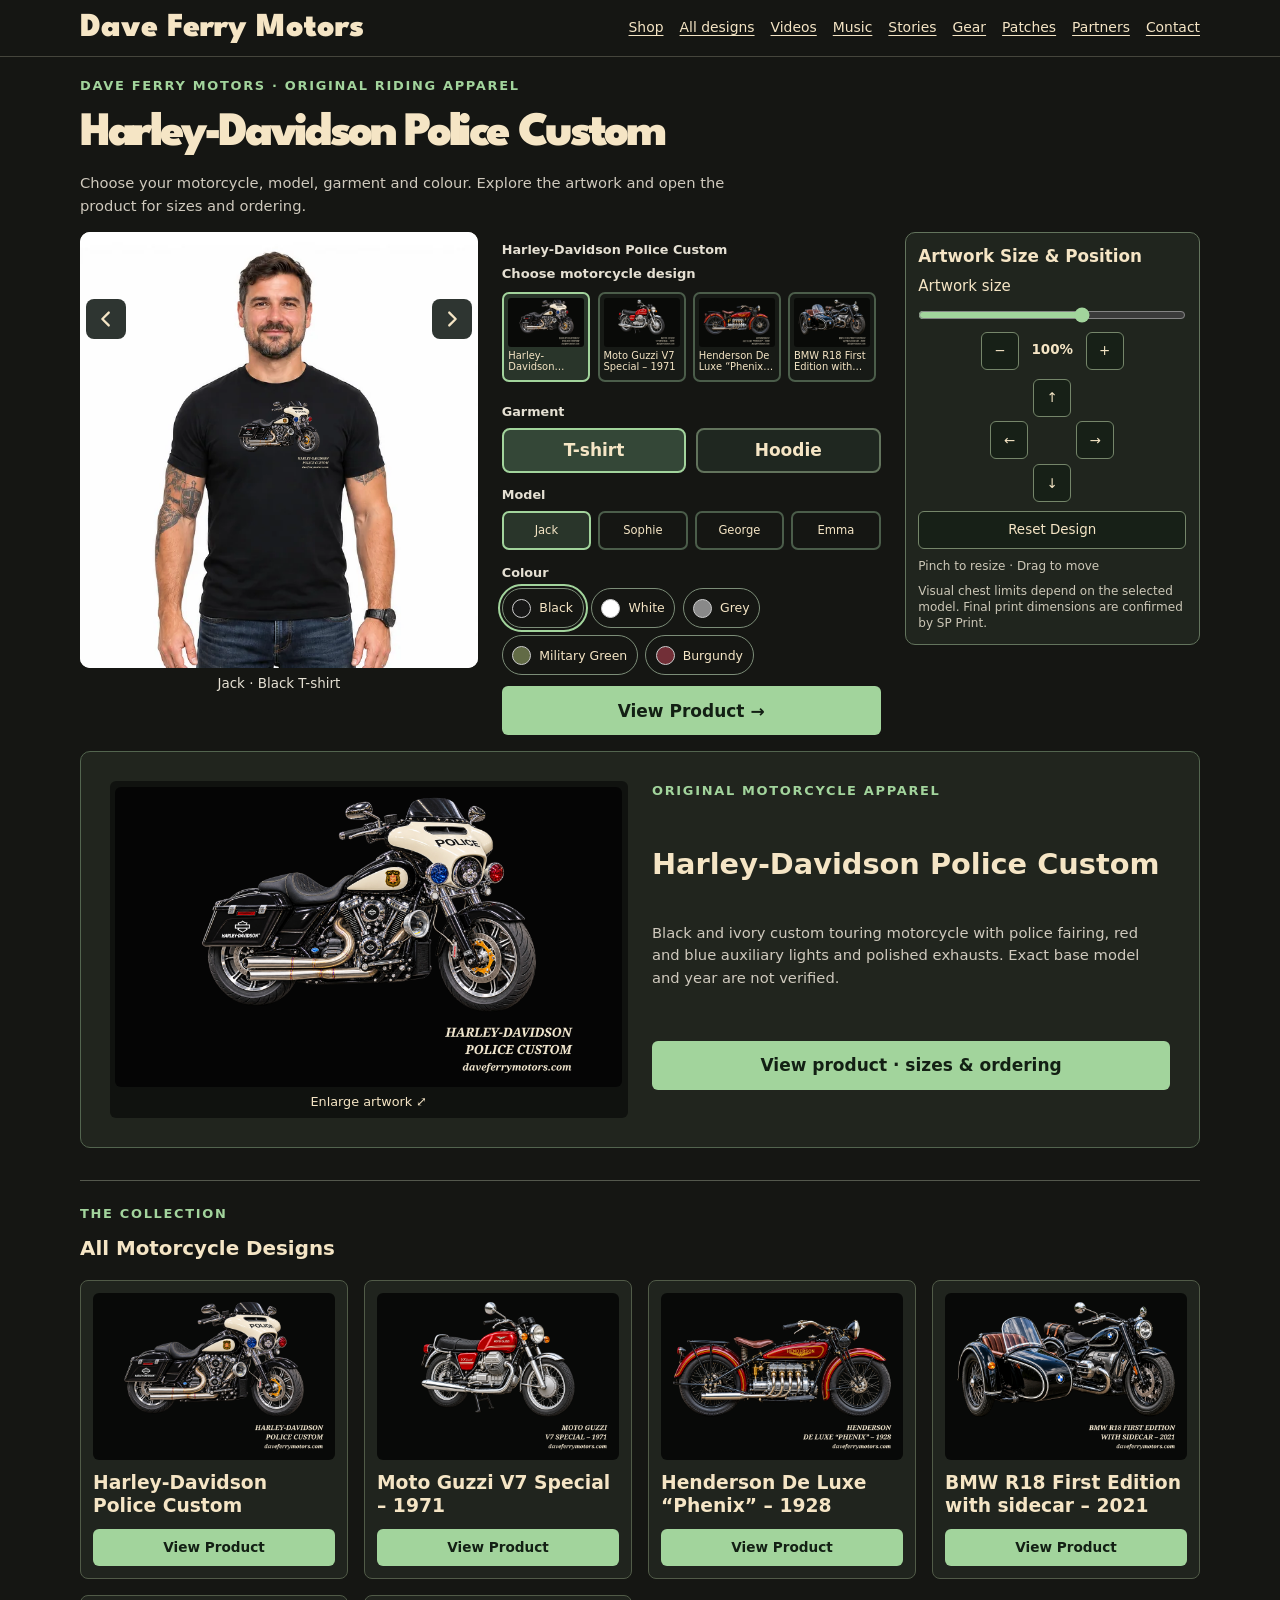
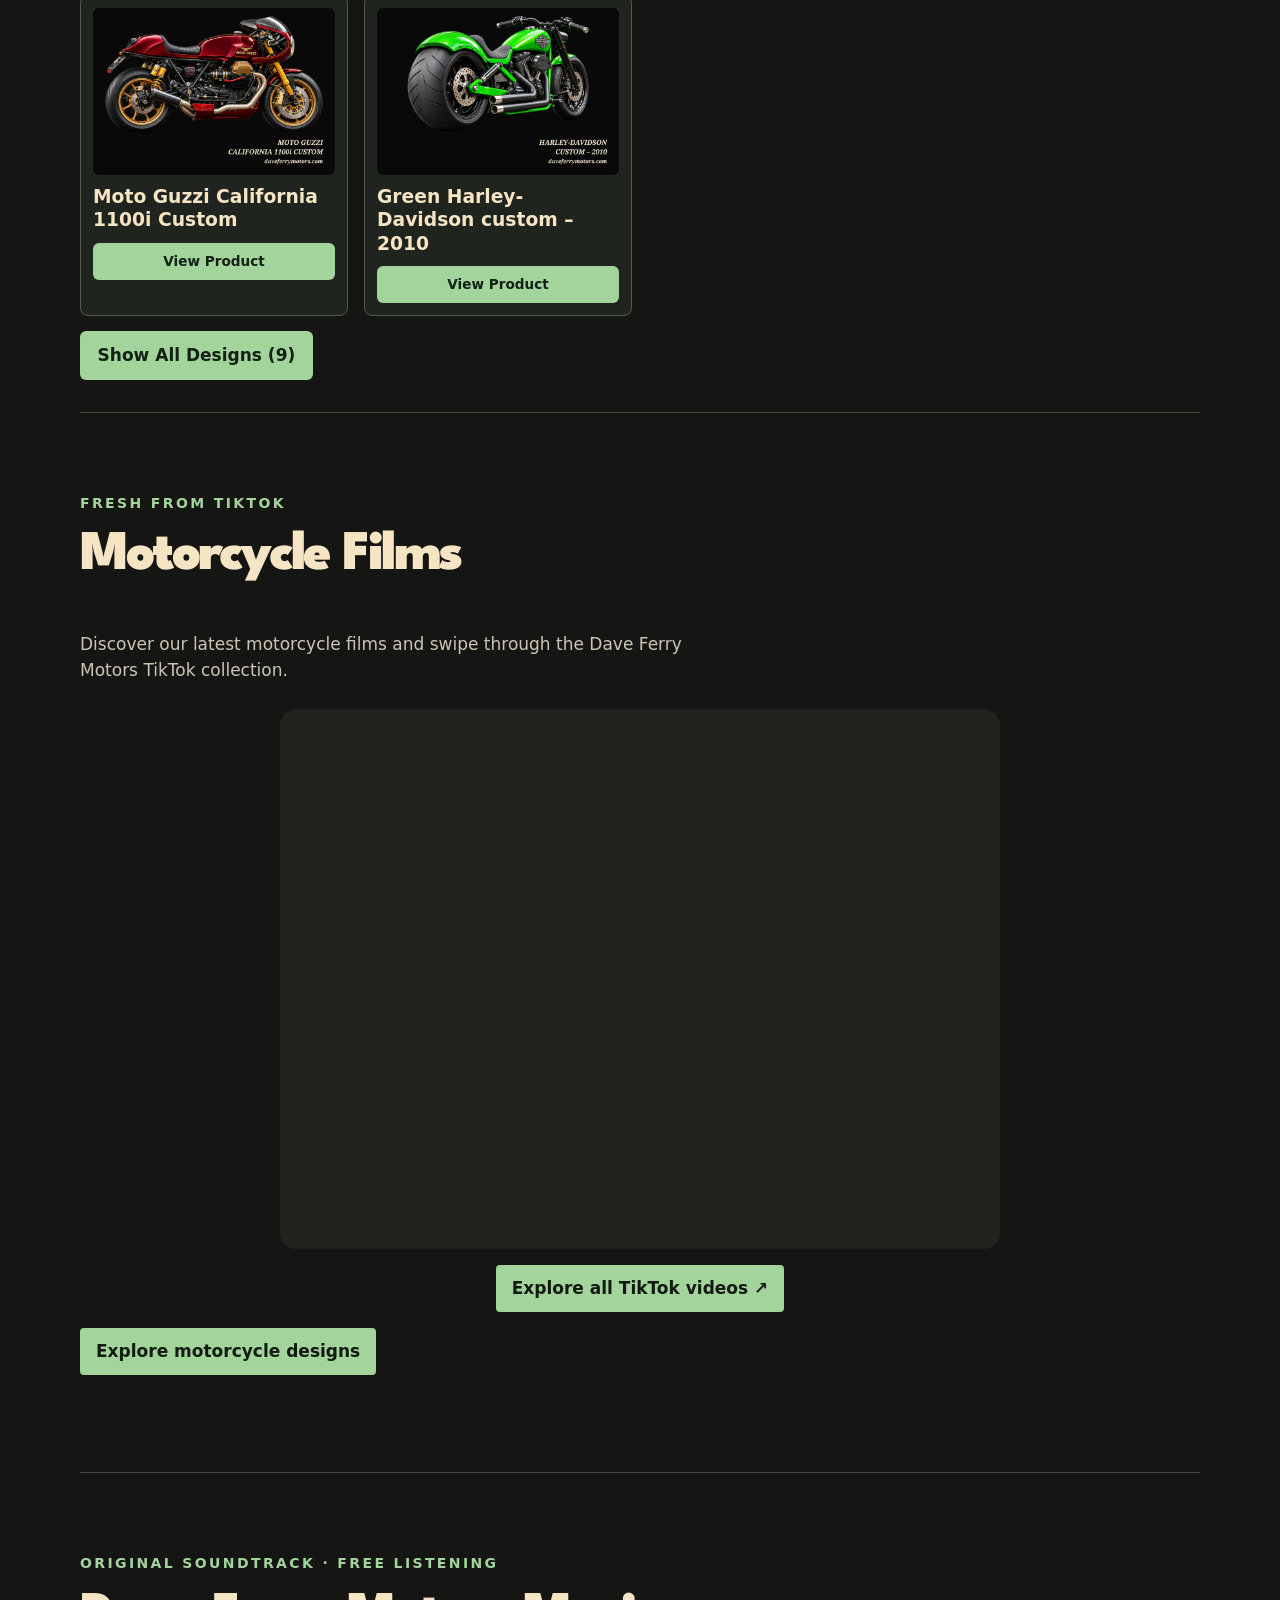
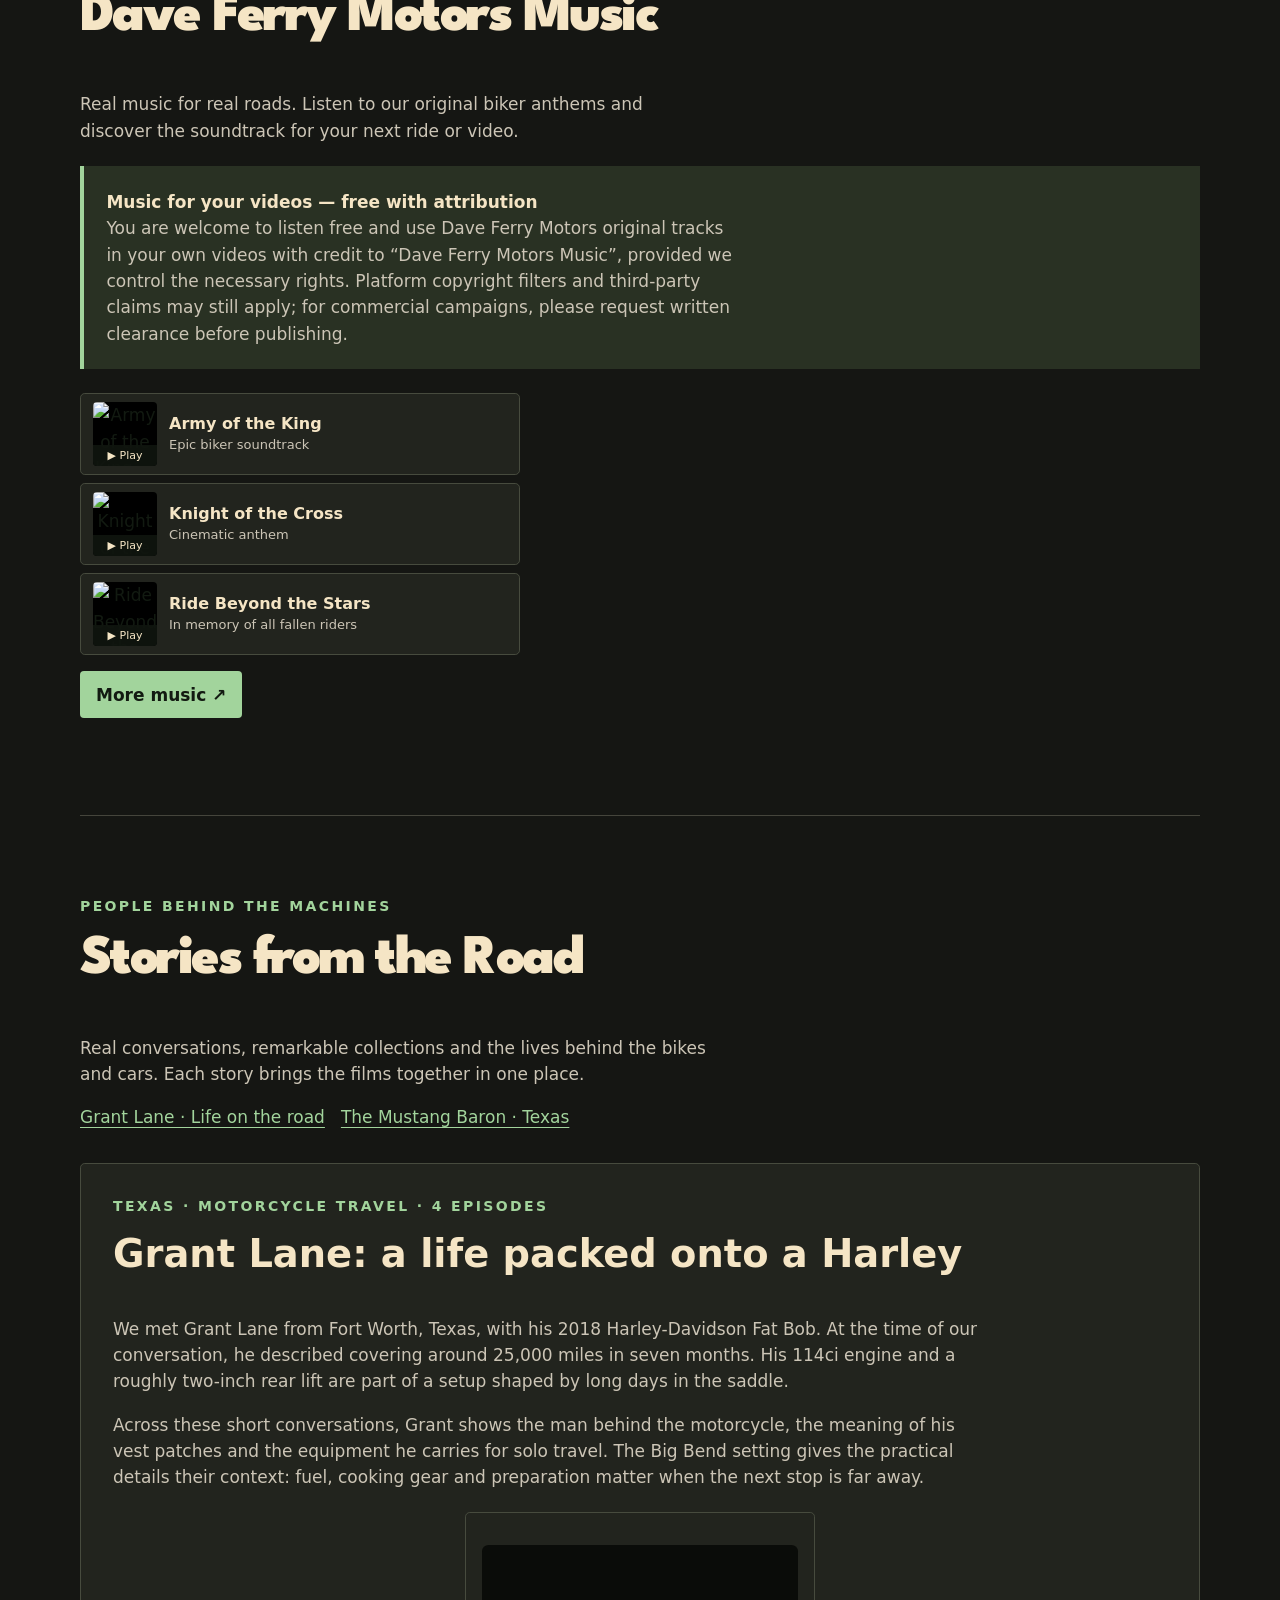
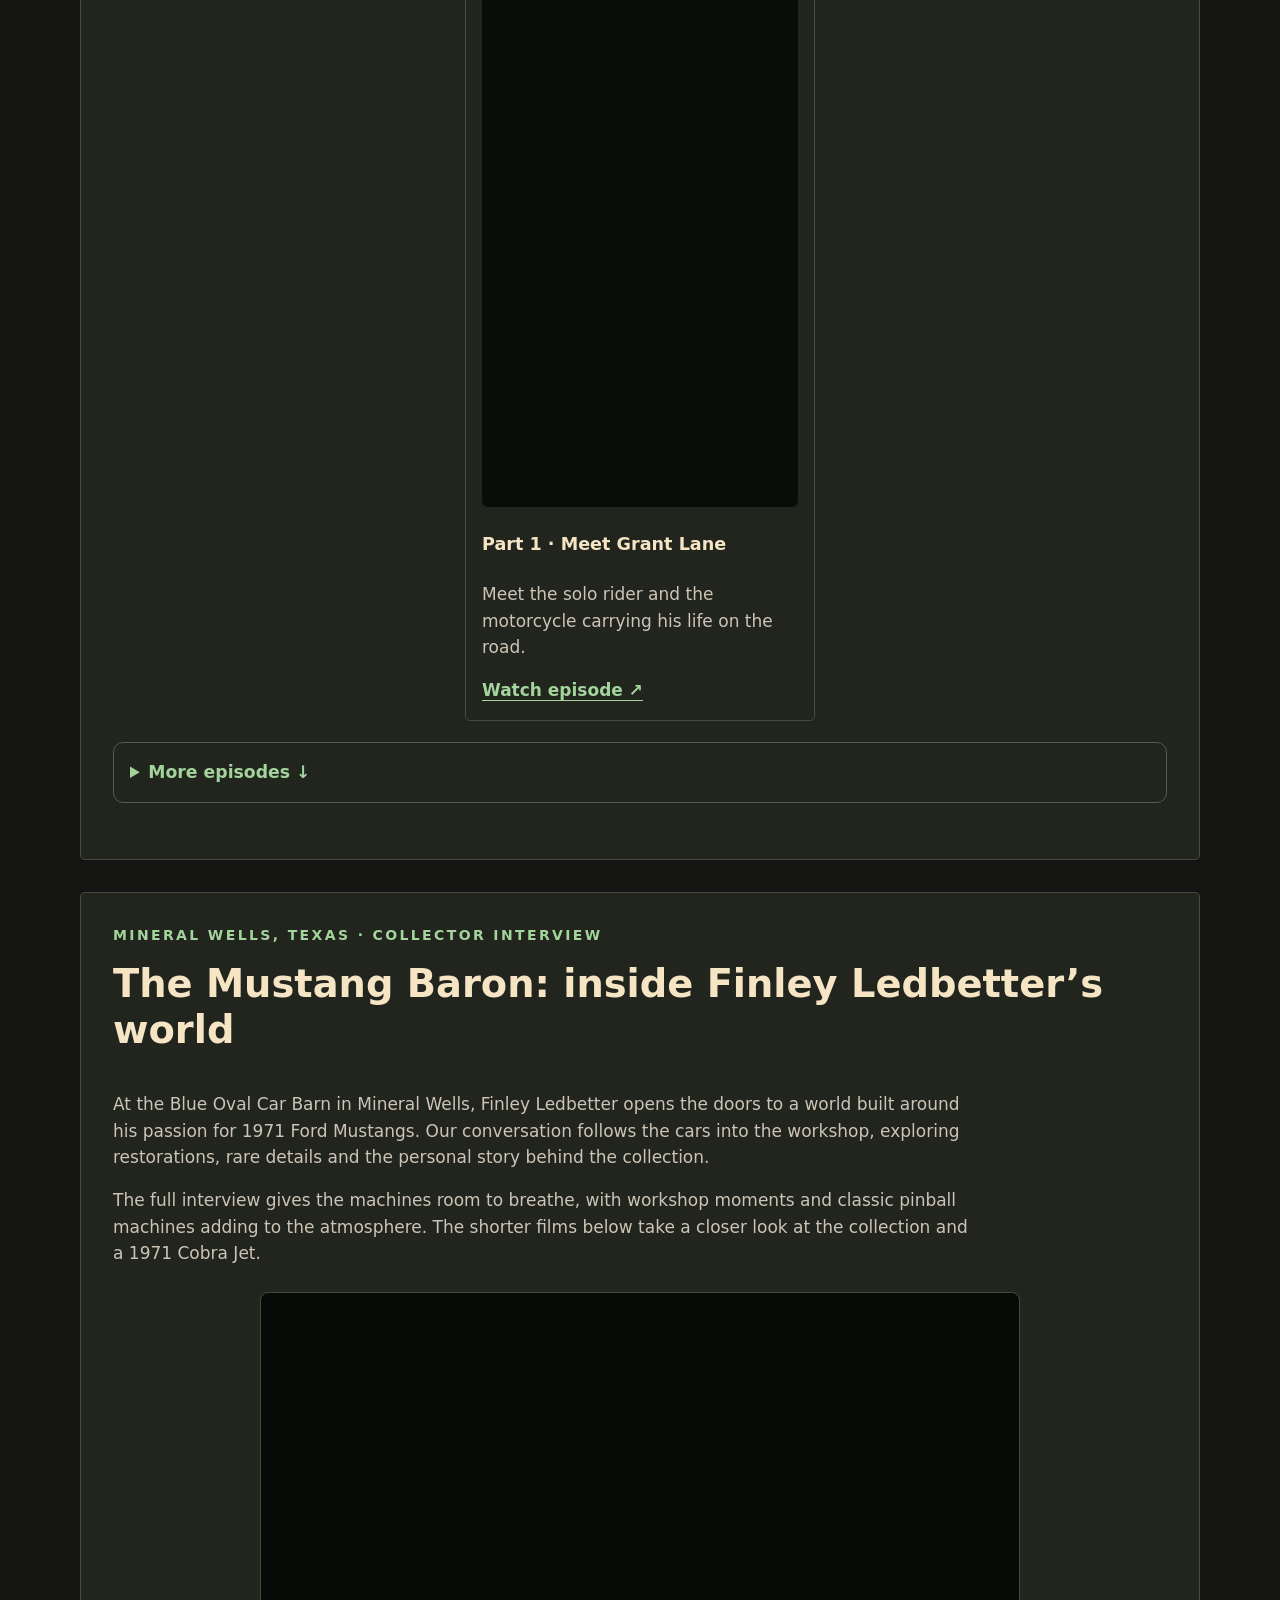
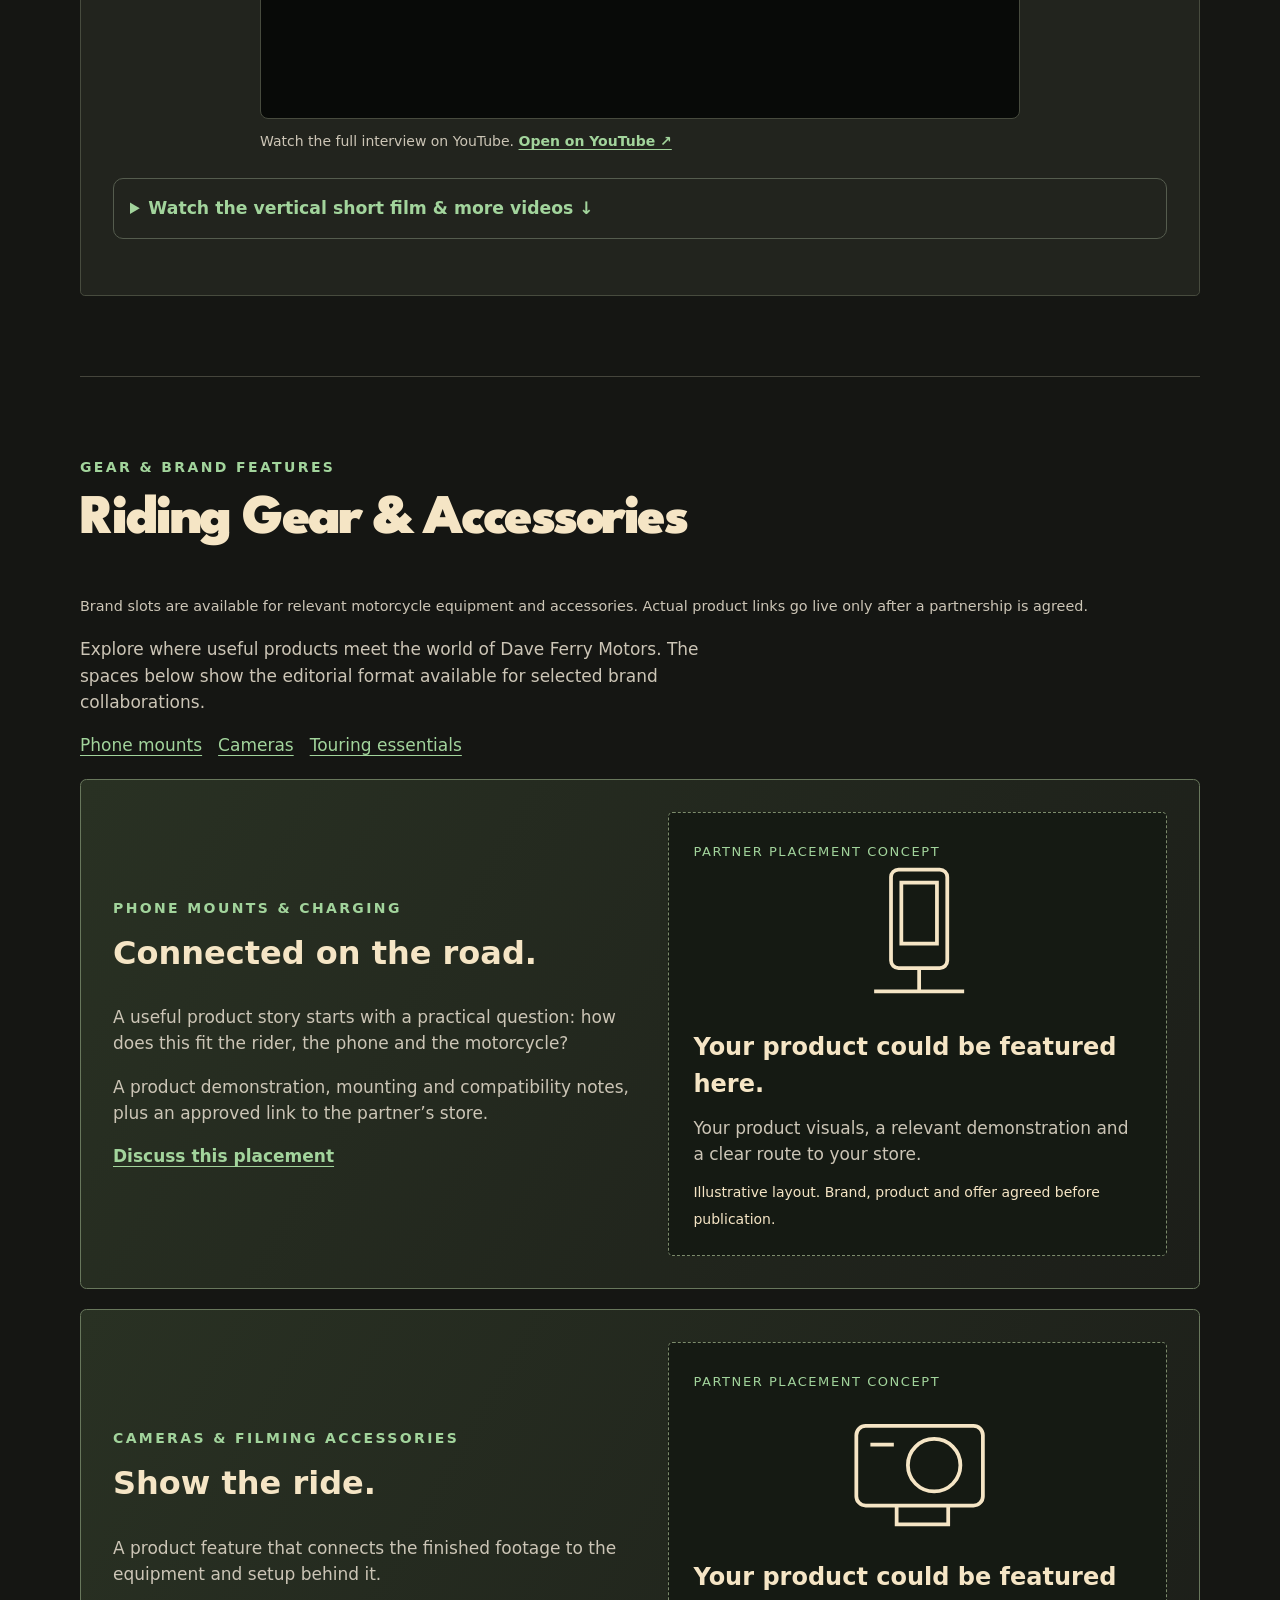
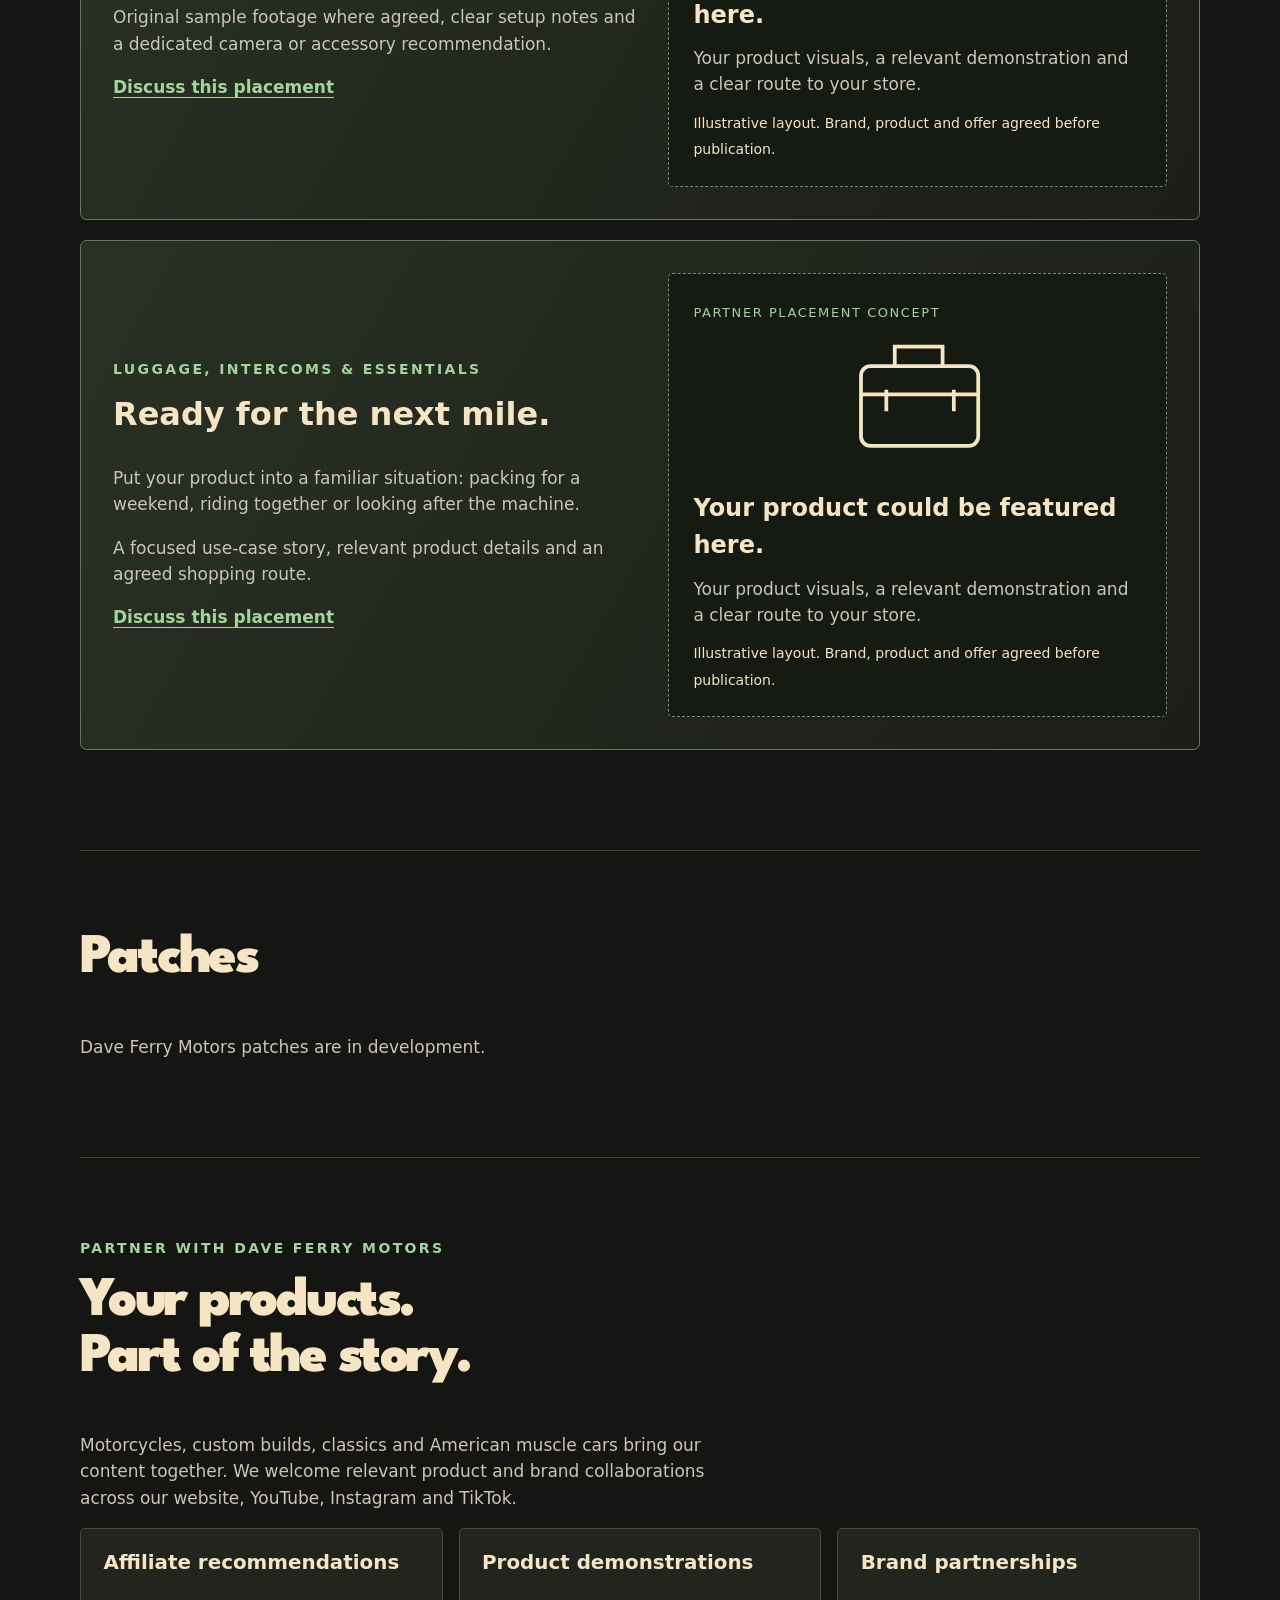
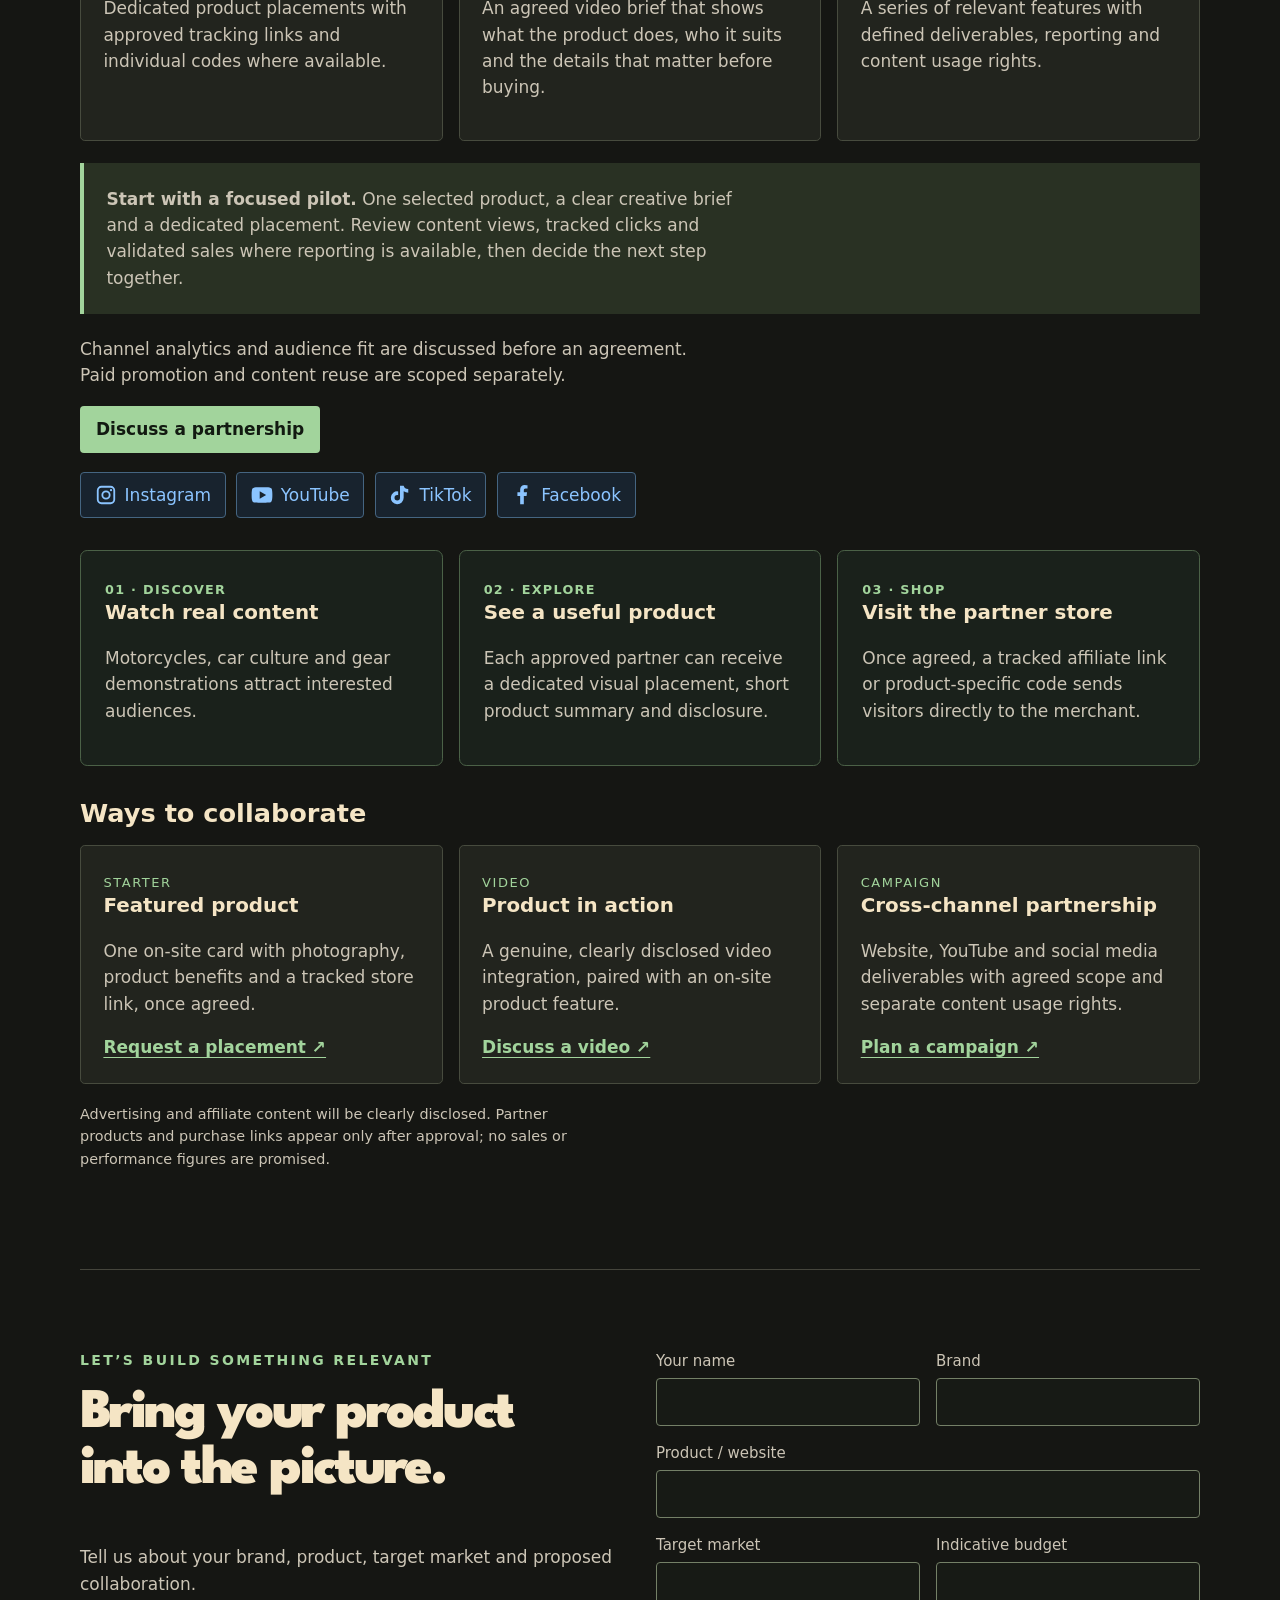
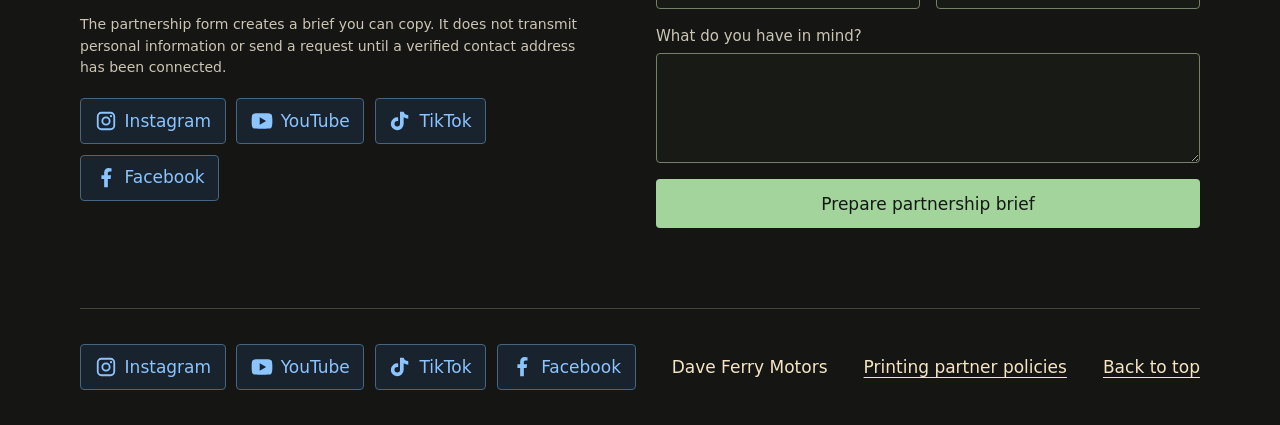
==== commit 2cf9ed0b: "v4.1 mobile live editor with apply/cancel and corrected white/grey image review" ====
--- a/index.html
+++ b/index.html
@@ -361,7 +361,7 @@
 .dfm3-size-table td,.dfm3-size-table th{border-bottom:1px solid #4d594a;padding:.35rem .25rem;text-align:center}
 .dfm3-size-table thead th{background:#29352a}
 .dfm3-colors{gap:.4rem}.dfm3-color{padding:.45rem .6rem}
-</style><script src="/assets/models-v4.js?v=20261127"></script><script src="/assets/dfm-catalog-v3.js?v=40"></script><script src="/assets/dfm-shop-v3.js?v=40"></script>
+</style><script src="/assets/models-v4.js?v=20261127"></script><script src="/assets/dfm-catalog-v3.js?v=41"></script><script src="/assets/dfm-shop-v3.js?v=41"></script>
 <section class="wrap" id="videos"><p class="eyebrow">Fresh from TikTok</p><h2>Motorcycle Films</h2><p>Discover our latest motorcycle films and swipe through the Dave Ferry Motors TikTok collection.</p><div class="tiktok-gallery-area"><iframe class="tiktok-profile-embed" title="Dave Ferry Motors TikTok videos" src="https://www.tiktok.com/embed/@dawe.ferry.motors" loading="lazy" allowfullscreen referrerpolicy="strict-origin-when-cross-origin"></iframe><p class="tiktok-embed-fallback"><a class="button" href="https://www.tiktok.com/@dawe.ferry.motors" target="_blank" rel="noopener noreferrer">Explore all TikTok videos ↗</a></p></div><p><a class="button" href="#all-designs">Explore motorcycle designs</a></p></section>
 <section aria-labelledby="music-title" class="wrap" id="music">
 <p class="eyebrow">Original soundtrack · free listening</p>
